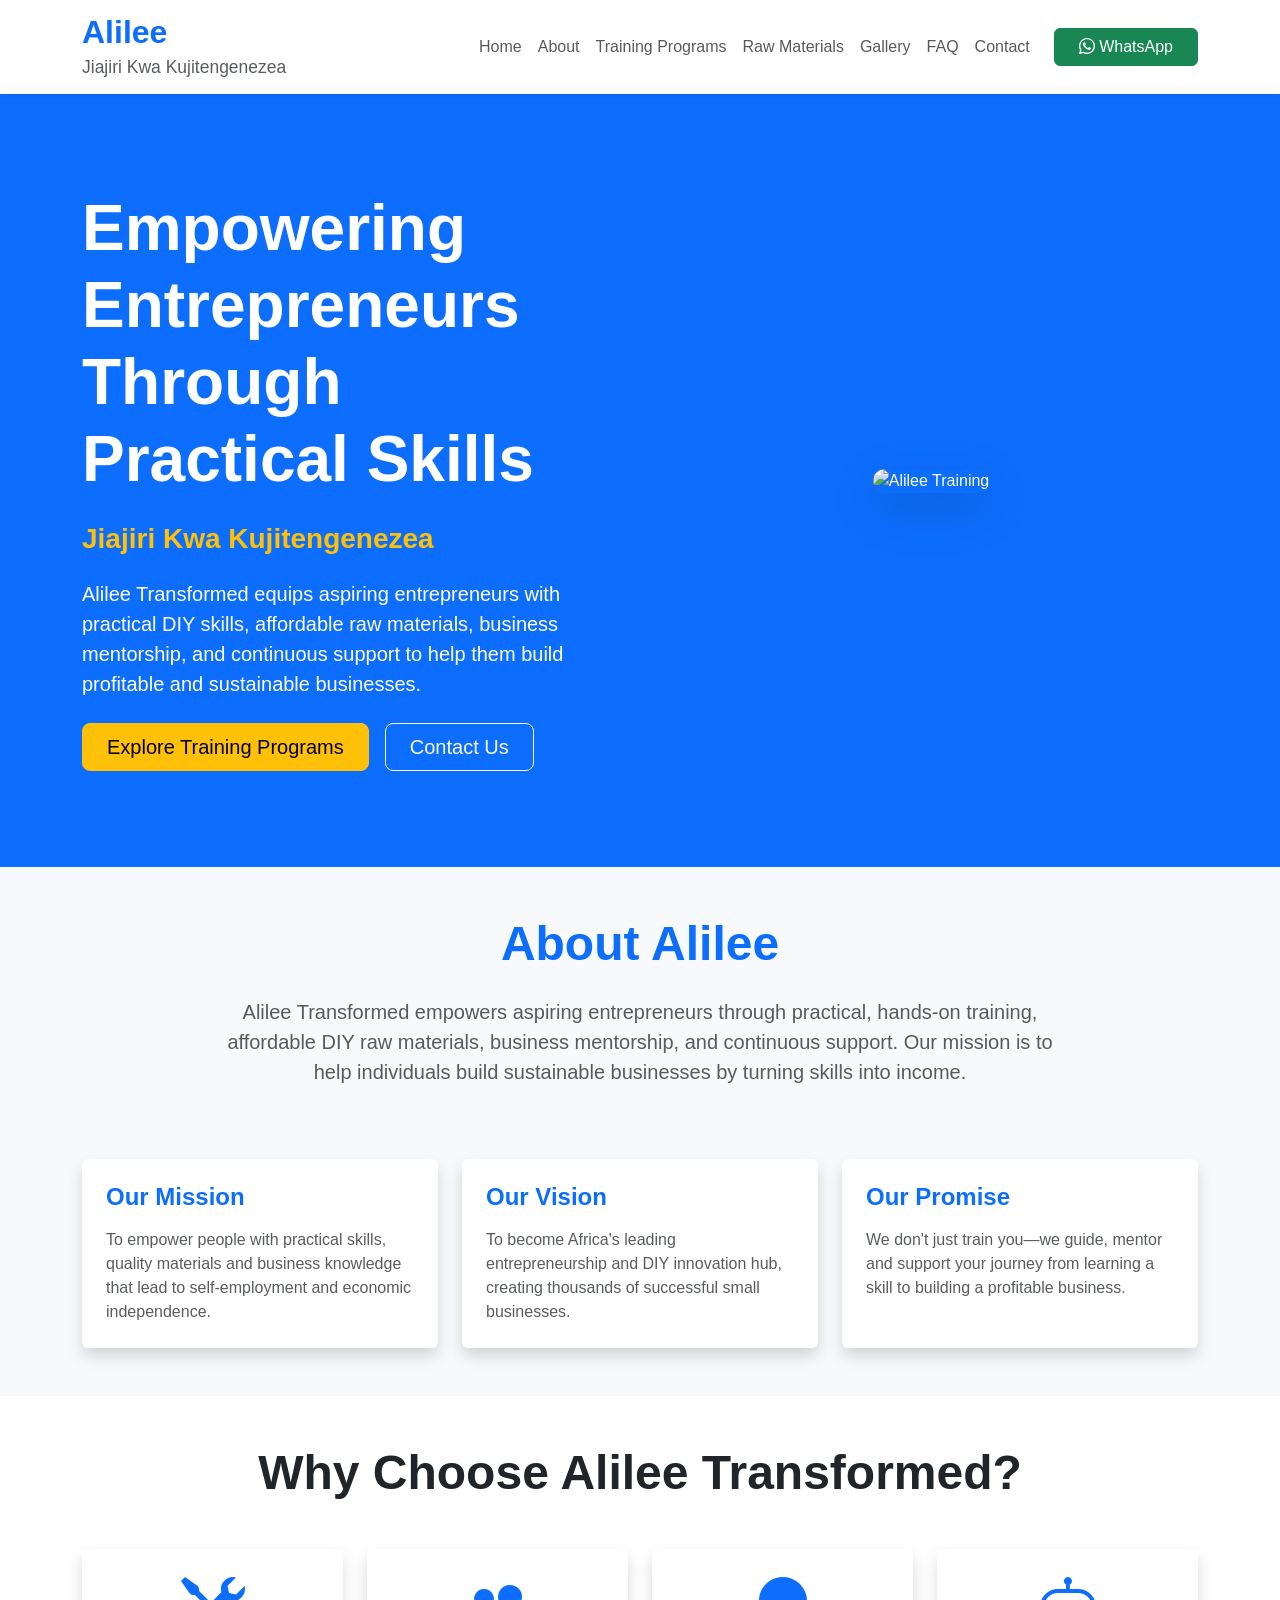
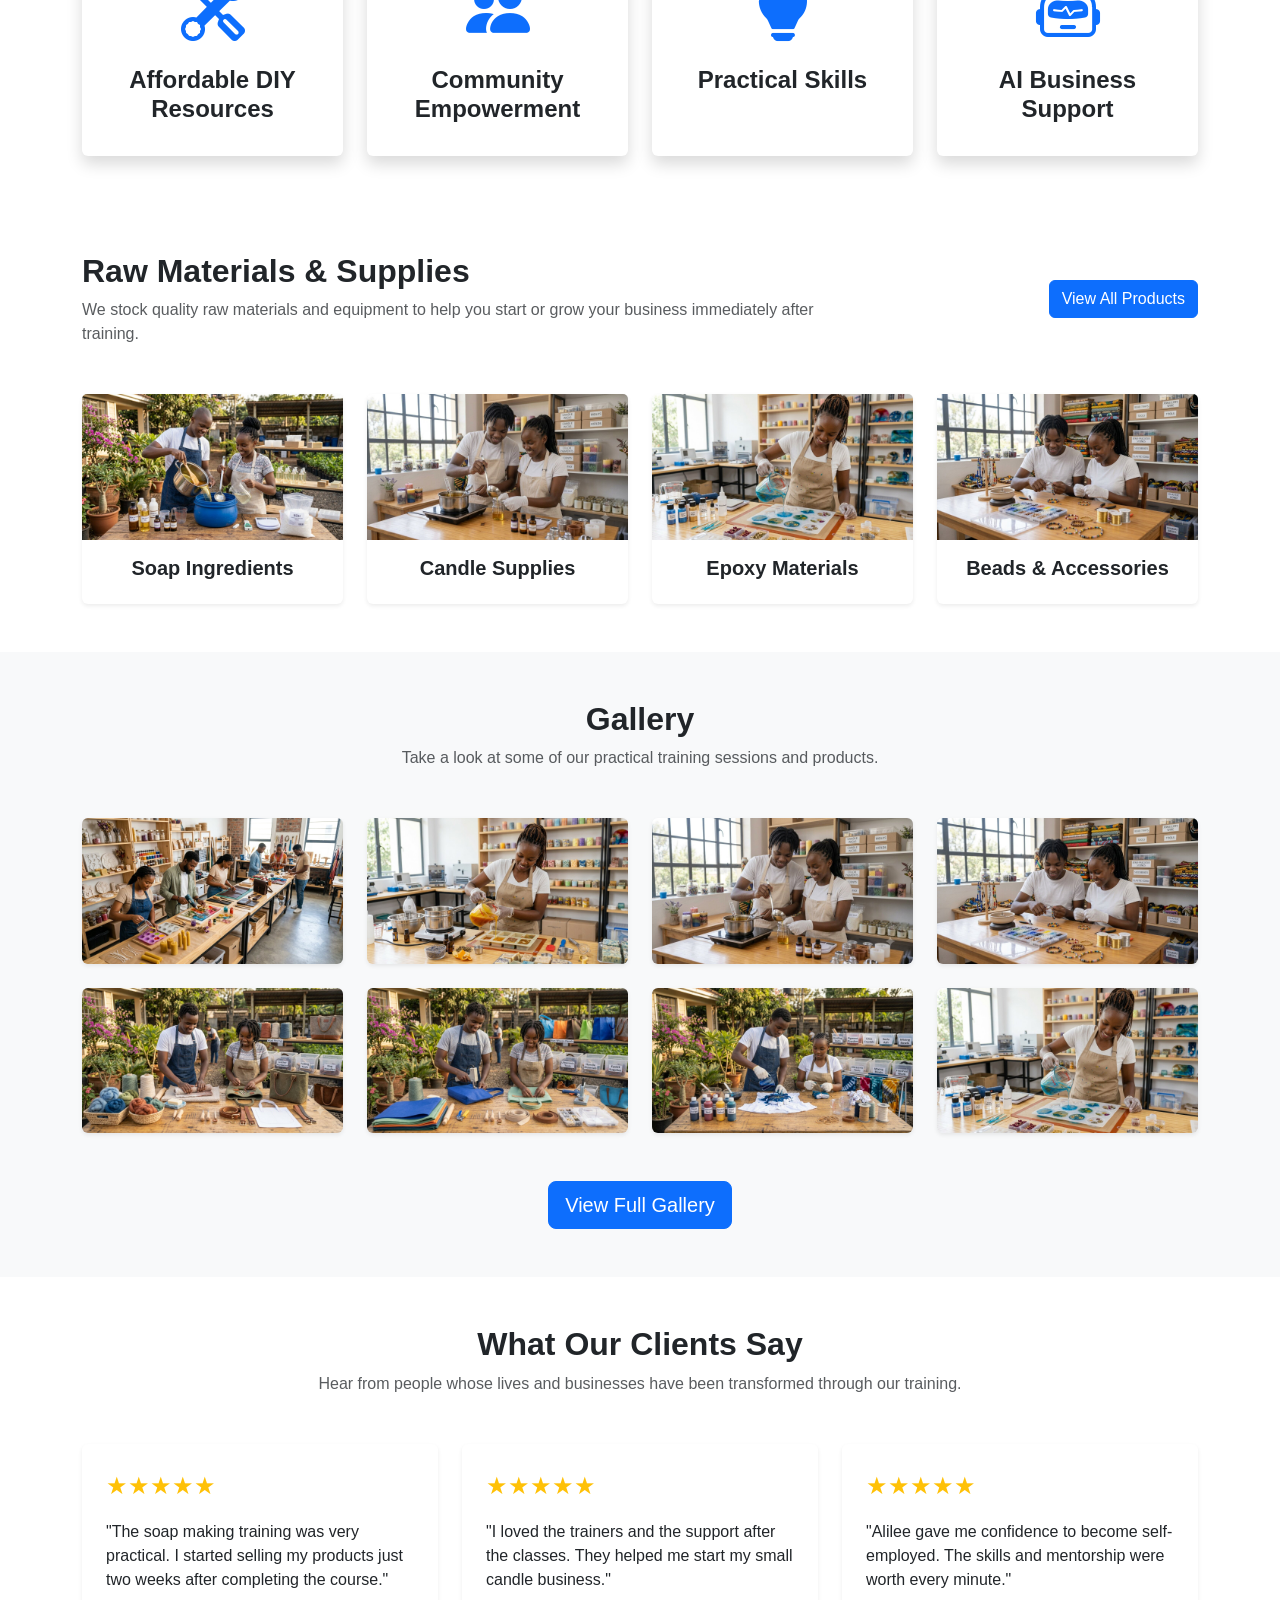
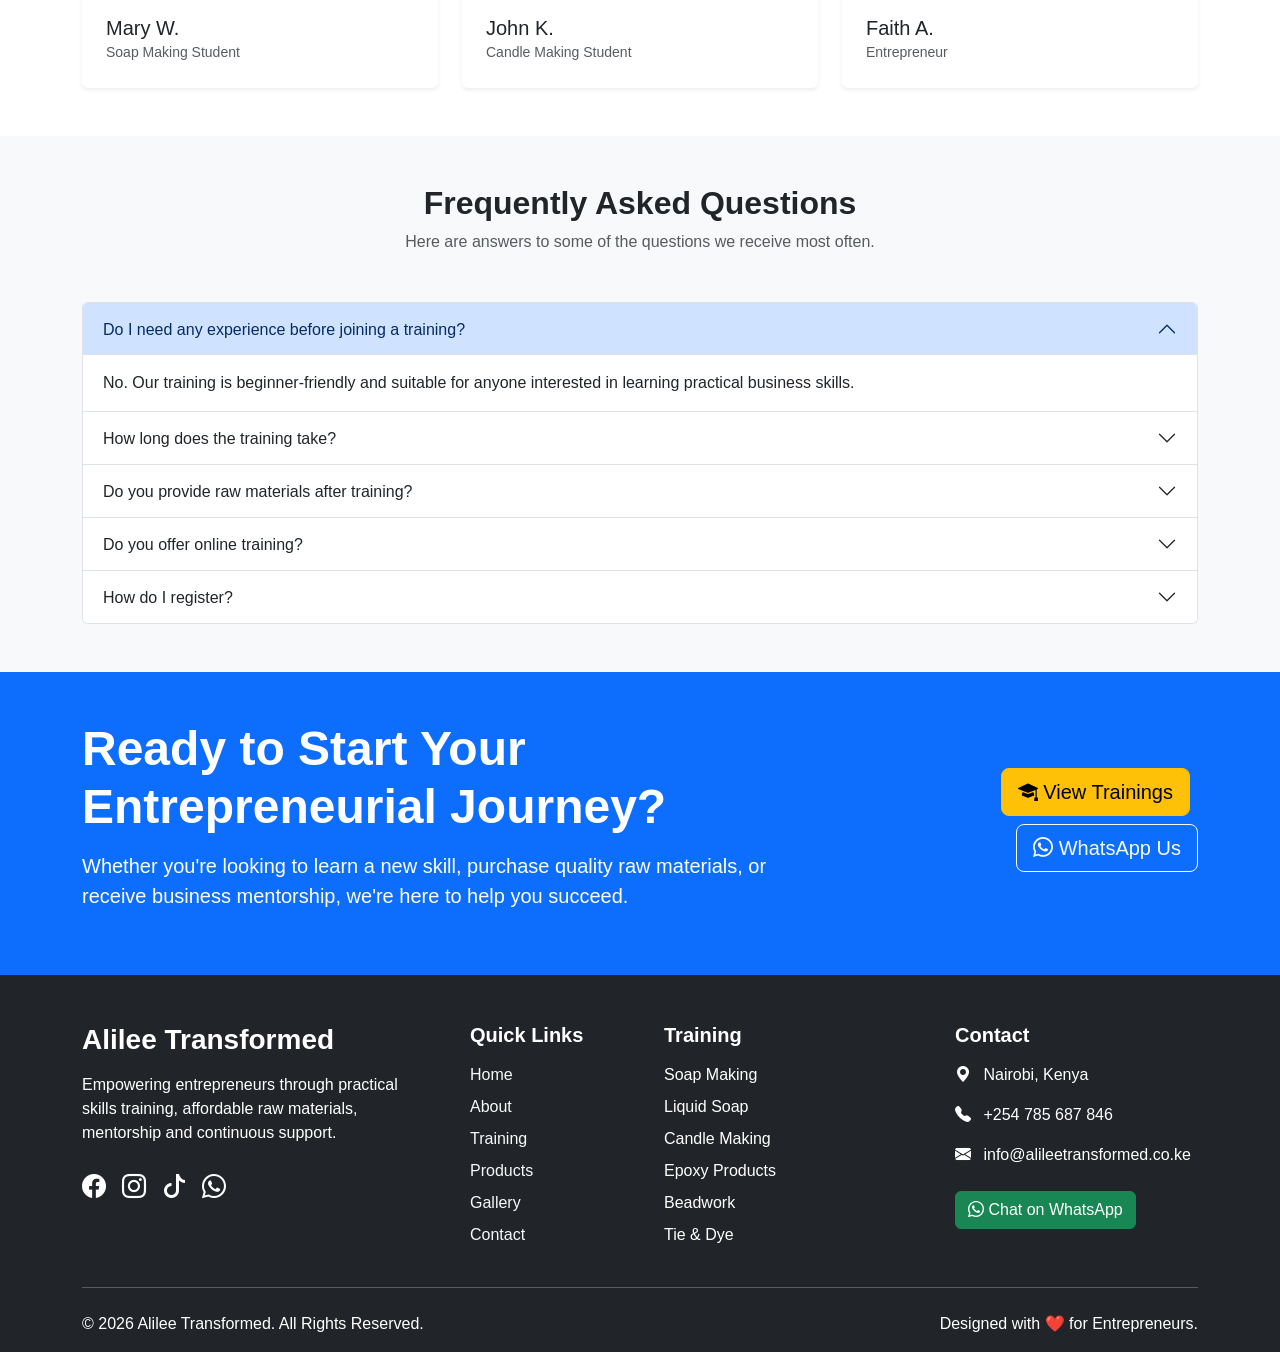
==== index.html @ 82fb8c8e "fine" ====
<!DOCTYPE html>
<html lang="en">

<head>
    <meta charset="UTF-8">
    <meta name="viewport" content="width=device-width, initial-scale=1.0">

    <title>Alilee Transformed</title>

    <!-- Bootstrap -->
    <link href="https://cdn.jsdelivr.net/npm/bootstrap@5.3.7/dist/css/bootstrap.min.css" rel="stylesheet">

    <!-- Bootstrap Icons -->
    <link href="https://cdn.jsdelivr.net/npm/bootstrap-icons@1.13.1/font/bootstrap-icons.css" rel="stylesheet">

    <!-- Custom CSS -->
    <link rel="stylesheet" href="css/style.css">
</head>

<body>

    <!-- Navbar goes here -->

        <nav class="navbar navbar-expand-lg navbar-light bg-white shadow-sm sticky-top">
        <div class="container">

            <a class="navbar-brand" href="#home">
                <h2 class="fw-bold text-primary mb-0">Alilee</h2>
                <small class="text-muted">Jiajiri Kwa Kujitengenezea</small>
            </a>

            <button class="navbar-toggler" type="button" data-bs-toggle="collapse" data-bs-target="#navbarNav">
                <span class="navbar-toggler-icon"></span>
            </button>

            <div class="collapse navbar-collapse justify-content-end" id="navbarNav">

                <ul class="navbar-nav align-items-lg-center">

                    <li class="nav-item">
                        <a class="nav-link" href="#home">Home</a>
                    </li>

                    <li class="nav-item">
                        <a class="nav-link" href="#about">About</a>
                    </li>

                   <li class="nav-item">
                        <a class="nav-link" href="training.html">Training Programs</a>
                    </li>

                    <li class="nav-item">
                        <a class="nav-link" href="#materials">Raw Materials</a>
                    </li>

                    <li class="nav-item">
                        <a class="nav-link" href="#gallery">Gallery</a>
                    </li>

                    <li class="nav-item">
                        <a class="nav-link" href="#faq">FAQ</a>
                    </li>

                    <li class="nav-item">
                        <a class="nav-link" href="#contact">Contact</a>
                    </li>

                    <li class="nav-item ms-lg-3 mt-3 mt-lg-0">
                        <a href="https://wa.me/254785687846"
                            target="_blank"
                            class="btn btn-success px-4">
                            <i class="bi bi-whatsapp"></i> WhatsApp
                        </a>
                    </li>

                </ul>

            </div>

        </div>
    </nav>

    <!-- Hero goes here -->
     <section id="home" class="bg-primary text-white py-5">
    <div class="container py-5">

        <div class="row align-items-center g-5">

            <div class="col-lg-6">

                <h1 class="display-3 fw-bold">
                    Empowering Entrepreneurs Through Practical Skills
                </h1>

                <h3 class="text-warning fw-bold mt-4">
                    Jiajiri Kwa Kujitengenezea
                </h3>

                <p class="lead mt-4">
                    Alilee Transformed equips aspiring entrepreneurs with practical DIY
                    skills, affordable raw materials, business mentorship, and continuous
                    support to help them build profitable and sustainable businesses.
                </p>

                <div class="d-flex flex-wrap gap-3 mt-4">

                    <a href="training.html"
                        class="btn btn-warning btn-lg px-4">
                        Explore Training Programs
                    </a>

                    <a href="https://wa.me/254785687846"
                        target="_blank"
                        class="btn btn-outline-light btn-lg px-4">
                        Contact Us
                    </a>

                </div>

            </div>

            <div class="col-lg-6 text-center">

                <img src="images/hero.jpg"
                    class="img-fluid rounded-4 shadow-lg"
                    alt="Alilee Training">

            </div>

        </div>

    </div>
</section>

    <!-- About goes here -->
     <section id="about" class="py-5 bg-light">
    <div class="container">

        <h2 class="display-5 fw-bold text-center text-primary">
            About Alilee
        </h2>

        <p class="lead text-center text-muted mt-4 mx-auto" style="max-width: 850px;">
            Alilee Transformed empowers aspiring entrepreneurs through practical,
            hands-on training, affordable DIY raw materials, business mentorship,
            and continuous support. Our mission is to help individuals build
            sustainable businesses by turning skills into income.
        </p>

        <div class="row g-4 mt-5">

            <div class="col-md-4">
                <div class="card h-100 shadow border-0">
                    <div class="card-body p-4">
                        <h3 class="h4 fw-bold text-primary mb-3">
                            Our Mission
                        </h3>

                        <p class="text-muted mb-0">
                            To empower people with practical skills, quality
                            materials and business knowledge that lead to
                            self-employment and economic independence.
                        </p>
                    </div>
                </div>
            </div>

            <div class="col-md-4">
                <div class="card h-100 shadow border-0">
                    <div class="card-body p-4">
                        <h3 class="h4 fw-bold text-primary mb-3">
                            Our Vision
                        </h3>

                        <p class="text-muted mb-0">
                            To become Africa's leading entrepreneurship and DIY
                            innovation hub, creating thousands of successful
                            small businesses.
                        </p>
                    </div>
                </div>
            </div>

            <div class="col-md-4">
                <div class="card h-100 shadow border-0">
                    <div class="card-body p-4">
                        <h3 class="h4 fw-bold text-primary mb-3">
                            Our Promise
                        </h3>

                        <p class="text-muted mb-0">
                            We don't just train you—we guide, mentor and support
                            your journey from learning a skill to building a
                            profitable business.
                        </p>
                    </div>
                </div>
            </div>

        </div>

    </div>
</section>

    <!--WHY CHOOSE -->
    <section id="why-us" class="py-5">
    <div class="container">

        <h2 class="display-5 fw-bold text-center mb-5">
            Why Choose Alilee Transformed?
        </h2>

        <div class="row g-4">

            <div class="col-md-6 col-lg-3">
                <div class="card border-0 shadow h-100 text-center p-4">
                    <div class="display-3 text-primary mb-3">
                        <i class="bi bi-tools"></i>
                    </div>

                    <h4 class="fw-bold">
                        Affordable DIY Resources
                    </h4>
                </div>
            </div>

            <div class="col-md-6 col-lg-3">
                <div class="card border-0 shadow h-100 text-center p-4">
                    <div class="display-3 text-primary mb-3">
                        <i class="bi bi-people-fill"></i>
                    </div>

                    <h4 class="fw-bold">
                        Community Empowerment
                    </h4>
                </div>
            </div>

            <div class="col-md-6 col-lg-3">
                <div class="card border-0 shadow h-100 text-center p-4">
                    <div class="display-3 text-primary mb-3">
                        <i class="bi bi-lightbulb-fill"></i>
                    </div>

                    <h4 class="fw-bold">
                        Practical Skills
                    </h4>
                </div>
            </div>

            <div class="col-md-6 col-lg-3">
                <div class="card border-0 shadow h-100 text-center p-4">
                    <div class="display-3 text-primary mb-3">
                        <i class="bi bi-robot"></i>
                    </div>

                    <h4 class="fw-bold">
                        AI Business Support
                    </h4>
                </div>
            </div>

        </div>

    </div>
</section>

    <!-- Raw materials preview -->
     <section class="py-5" id="materials">
    <div class="container">

        <div class="row align-items-center mb-5">
            <div class="col-lg-8">
                <h2 class="fw-bold">Raw Materials & Supplies</h2>
                <p class="text-muted mb-0">
                    We stock quality raw materials and equipment to help you start or grow your business immediately after training.
                </p>
            </div>

            <div class="col-lg-4 text-lg-end mt-3 mt-lg-0">
                <a href="materials.html" class="btn btn-primary">
                    View All Products
                </a>
            </div>
        </div>

        <div class="row g-4">

            <div class="col-md-6 col-lg-3">
                <div class="card border-0 shadow-sm h-100">
                    <img src="images/liquidsoap-making.jpg" class="card-img-top" alt="">
                    <div class="card-body text-center">
                        <h5 class="fw-bold">Soap Ingredients</h5>
                    </div>
                </div>
            </div>

            <div class="col-md-6 col-lg-3">
                <div class="card border-0 shadow-sm h-100">
                    <img src="images/candle-making.jpg" class="card-img-top" alt="">
                    <div class="card-body text-center">
                        <h5 class="fw-bold">Candle Supplies</h5>
                    </div>
                </div>
            </div>

            <div class="col-md-6 col-lg-3">
                <div class="card border-0 shadow-sm h-100">
                    <img src="images/epoxystuff-making.jpg" class="card-img-top" alt="">
                    <div class="card-body text-center">
                        <h5 class="fw-bold">Epoxy Materials</h5>
                    </div>
                </div>
            </div>

            <div class="col-md-6 col-lg-3">
                <div class="card border-0 shadow-sm h-100">
                    <img src="images/beads-making.jpg" class="card-img-top" alt="">
                    <div class="card-body text-center">
                        <h5 class="fw-bold">Beads & Accessories</h5>
                    </div>
                </div>
            </div>

        </div>

    </div>
</section>

    <!-- Gallery preview-->
     <section class="py-5 bg-light" id="gallery">
    <div class="container">

        <div class="text-center mb-5">
            <h2 class="fw-bold">Gallery</h2>
            <p class="text-muted">
                Take a look at some of our practical training sessions and products.
            </p>
        </div>

        <div class="row g-4">

            <div class="col-6 col-md-4 col-lg-3">
                <img src="images/training-room.jpg" class="img-fluid rounded shadow-sm" alt="">
            </div>

            <div class="col-6 col-md-4 col-lg-3">
                <img src="images/soap-making.jpg" class="img-fluid rounded shadow-sm" alt="">
            </div>

            <div class="col-6 col-md-4 col-lg-3">
                <img src="images/candle-making.jpg" class="img-fluid rounded shadow-sm" alt="">
            </div>

            <div class="col-6 col-md-4 col-lg-3">
                <img src="images/beads-making.jpg" class="img-fluid rounded shadow-sm" alt="">
            </div>

            <div class="col-6 col-md-4 col-lg-3">
                <img src="images/feltbag-making.jpg" class="img-fluid rounded shadow-sm" alt="">
            </div>

            <div class="col-6 col-md-4 col-lg-3">
                <img src="images/nonwovenbag-making.jpg" class="img-fluid rounded shadow-sm" alt="">
            </div>

            <div class="col-6 col-md-4 col-lg-3">
                <img src="images/tieanddye-making.jpg" class="img-fluid rounded shadow-sm" alt="">
            </div>

            <div class="col-6 col-md-4 col-lg-3">
                <img src="images/epoxystuff-making.jpg" class="img-fluid rounded shadow-sm" alt="">
            </div>

        </div>

        <div class="text-center mt-5">
            <a href="gallery.html" class="btn btn-primary btn-lg">
                View Full Gallery
            </a>
        </div>

    </div>
</section>
    <!-- testimonials-->
     <section class="py-5">
    <div class="container">

        <div class="text-center mb-5">
            <h2 class="fw-bold">What Our Clients Say</h2>
            <p class="text-muted">
                Hear from people whose lives and businesses have been transformed through our training.
            </p>
        </div>

        <div class="row g-4">

            <div class="col-lg-4">
                <div class="card border-0 shadow-sm h-100">
                    <div class="card-body p-4">
                        <div class="mb-3 text-warning fs-4">
                            ★★★★★
                        </div>

                        <p class="mb-4">
                            "The soap making training was very practical. I started selling my products just two weeks after completing the course."
                        </p>

                        <h5 class="mb-0">Mary W.</h5>
                        <small class="text-muted">Soap Making Student</small>
                    </div>
                </div>
            </div>

            <div class="col-lg-4">
                <div class="card border-0 shadow-sm h-100">
                    <div class="card-body p-4">
                        <div class="mb-3 text-warning fs-4">
                            ★★★★★
                        </div>

                        <p class="mb-4">
                            "I loved the trainers and the support after the classes. They helped me start my small candle business."
                        </p>

                        <h5 class="mb-0">John K.</h5>
                        <small class="text-muted">Candle Making Student</small>
                    </div>
                </div>
            </div>

            <div class="col-lg-4">
                <div class="card border-0 shadow-sm h-100">
                    <div class="card-body p-4">
                        <div class="mb-3 text-warning fs-4">
                            ★★★★★
                        </div>

                        <p class="mb-4">
                            "Alilee gave me confidence to become self-employed. The skills and mentorship were worth every minute."
                        </p>

                        <h5 class="mb-0">Faith A.</h5>
                        <small class="text-muted">Entrepreneur</small>
                    </div>
                </div>
            </div>

        </div>

    </div>
</section>


    <!-- FAQs -->
     <section class="py-5 bg-light" id="faq">
    <div class="container">

        <div class="text-center mb-5">
            <h2 class="fw-bold">Frequently Asked Questions</h2>
            <p class="text-muted">
                Here are answers to some of the questions we receive most often.
            </p>
        </div>

        <div class="accordion" id="faqAccordion">

            <div class="accordion-item">
                <h2 class="accordion-header">
                    <button class="accordion-button" type="button" data-bs-toggle="collapse" data-bs-target="#faq1">
                        Do I need any experience before joining a training?
                    </button>
                </h2>

                <div id="faq1" class="accordion-collapse collapse show" data-bs-parent="#faqAccordion">
                    <div class="accordion-body">
                        No. Our training is beginner-friendly and suitable for anyone interested in learning practical business skills.
                    </div>
                </div>
            </div>

            <div class="accordion-item">
                <h2 class="accordion-header">
                    <button class="accordion-button collapsed" type="button" data-bs-toggle="collapse" data-bs-target="#faq2">
                        How long does the training take?
                    </button>
                </h2>

                <div id="faq2" class="accordion-collapse collapse" data-bs-parent="#faqAccordion">
                    <div class="accordion-body">
                        Training duration depends on the course. Some are completed within a day while others may take several sessions.
                    </div>
                </div>
            </div>

            <div class="accordion-item">
                <h2 class="accordion-header">
                    <button class="accordion-button collapsed" type="button" data-bs-toggle="collapse" data-bs-target="#faq3">
                        Do you provide raw materials after training?
                    </button>
                </h2>

                <div id="faq3" class="accordion-collapse collapse" data-bs-parent="#faqAccordion">
                    <div class="accordion-body">
                        Yes. We stock quality raw materials and equipment to help you start production immediately after training.
                    </div>
                </div>
            </div>

            <div class="accordion-item">
                <h2 class="accordion-header">
                    <button class="accordion-button collapsed" type="button" data-bs-toggle="collapse" data-bs-target="#faq4">
                        Do you offer online training?
                    </button>
                </h2>

                <div id="faq4" class="accordion-collapse collapse" data-bs-parent="#faqAccordion">
                    <div class="accordion-body">
                        Yes. Depending on the course, we offer both physical and online training sessions.
                    </div>
                </div>
            </div>

            <div class="accordion-item">
                <h2 class="accordion-header">
                    <button class="accordion-button collapsed" type="button" data-bs-toggle="collapse" data-bs-target="#faq5">
                        How do I register?
                    </button>
                </h2>

                <div id="faq5" class="accordion-collapse collapse" data-bs-parent="#faqAccordion">
                    <div class="accordion-body">
                        Simply contact us via WhatsApp or phone and our team will guide you through the registration process.
                    </div>
                </div>
            </div>

        </div>

    </div>
</section>

    <!-- CTA and contact preview -->
     <section class="py-5 bg-primary text-white">
    <div class="container">

        <div class="row align-items-center">

            <div class="col-lg-8">
                <h2 class="display-5 fw-bold">
                    Ready to Start Your Entrepreneurial Journey?
                </h2>

                <p class="lead mt-3">
                    Whether you're looking to learn a new skill, purchase quality raw materials,
                    or receive business mentorship, we're here to help you succeed.
                </p>
            </div>

            <div class="col-lg-4 text-lg-end mt-4 mt-lg-0">

                <a href="training.html" class="btn btn-warning btn-lg me-2 mb-2">
                    <i class="bi bi-mortarboard-fill"></i>
                    View Trainings
                </a>

                <a href="https://wa.me/254785687846"
                    target="_blank"
                    class="btn btn-outline-light btn-lg mb-2">
                    <i class="bi bi-whatsapp"></i>
                    WhatsApp Us
                </a>

            </div>

        </div>

    </div>
</section>



    <!--Footer-->
    <footer class="bg-dark text-white pt-5 pb-3">

        <div class="container">

            <div class="row g-5">

                <div class="col-lg-4">

                    <h3 class="fw-bold">Alilee Transformed</h3>

                    <p class="mt-3">
                        Empowering entrepreneurs through practical skills training,
                        affordable raw materials, mentorship and continuous support.
                    </p>

                    <div class="d-flex gap-3 mt-4">

                        <a href="#" class="text-white fs-4">
                            <i class="bi bi-facebook"></i>
                        </a>

                        <a href="#" class="text-white fs-4">
                            <i class="bi bi-instagram"></i>
                        </a>

                        <a href="#" class="text-white fs-4">
                            <i class="bi bi-tiktok"></i>
                        </a>

                        <a href="https://wa.me/254785687846"
                            target="_blank"
                            class="text-white fs-4">
                            <i class="bi bi-whatsapp"></i>
                        </a>

                    </div>

                </div>

                <div class="col-lg-2">

                    <h5 class="fw-bold mb-3">Quick Links</h5>

                    <ul class="list-unstyled">

                        <li class="mb-2">
                            <a href="index.html" class="text-decoration-none text-light">Home</a>
                        </li>

                        <li class="mb-2">
                            <a href="about.html" class="text-decoration-none text-light">About</a>
                        </li>

                        <li class="mb-2">
                            <a href="training.html" class="text-decoration-none text-light">Training</a>
                        </li>

                        <li class="mb-2">
                            <a href="materials.html" class="text-decoration-none text-light">Products</a>
                        </li>

                        <li class="mb-2">
                            <a href="gallery.html" class="text-decoration-none text-light">Gallery</a>
                        </li>

                        <li>
                            <a href="contact.html" class="text-decoration-none text-light">Contact</a>
                        </li>

                    </ul>

                </div>

                <div class="col-lg-3">

                    <h5 class="fw-bold mb-3">Training</h5>

                    <ul class="list-unstyled">

                        <li class="mb-2">Soap Making</li>
                        <li class="mb-2">Liquid Soap</li>
                        <li class="mb-2">Candle Making</li>
                        <li class="mb-2">Epoxy Products</li>
                        <li class="mb-2">Beadwork</li>
                        <li class="mb-2">Tie & Dye</li>

                    </ul>

                </div>

                <div class="col-lg-3">

                    <h5 class="fw-bold mb-3">Contact</h5>

                    <p>
                        <i class="bi bi-geo-alt-fill me-2"></i>
                        Nairobi, Kenya
                    </p>

                    <p>
                        <i class="bi bi-telephone-fill me-2"></i>
                        +254 785 687 846
                    </p>

                    <p>
                        <i class="bi bi-envelope-fill me-2"></i>
                        info@alileetransformed.co.ke
                    </p>

                    <a href="https://wa.me/254785687846"
                        target="_blank"
                        class="btn btn-success mt-2">

                        <i class="bi bi-whatsapp"></i>
                        Chat on WhatsApp

                    </a>

                </div>

            </div>

            <hr class="my-4">

            <div class="row">

                <div class="col-md-6">
                    <p class="mb-0">
                        © 2026 Alilee Transformed. All Rights Reserved.
                    </p>
                </div>

                <div class="col-md-6 text-md-end">
                    <p class="mb-0">
                        Designed with ❤️ for Entrepreneurs.
                    </p>
                </div>

            </div>

        </div>

    </footer>

    <script src="https://cdn.jsdelivr.net/npm/bootstrap@5.3.7/dist/js/bootstrap.bundle.min.js"></script>
    <script src="js/script.js"></script>

</body>

</html>
---- css/style.css ----
body{
    font-family: Arial, Helvetica, sans-serif;
    scroll-behavior: smooth;
}

section{
    padding:80px 0;
}

.section-title{
    font-size:2.3rem;
    font-weight:bold;
    margin-bottom:20px;
}

img{
    max-width:100%;
}
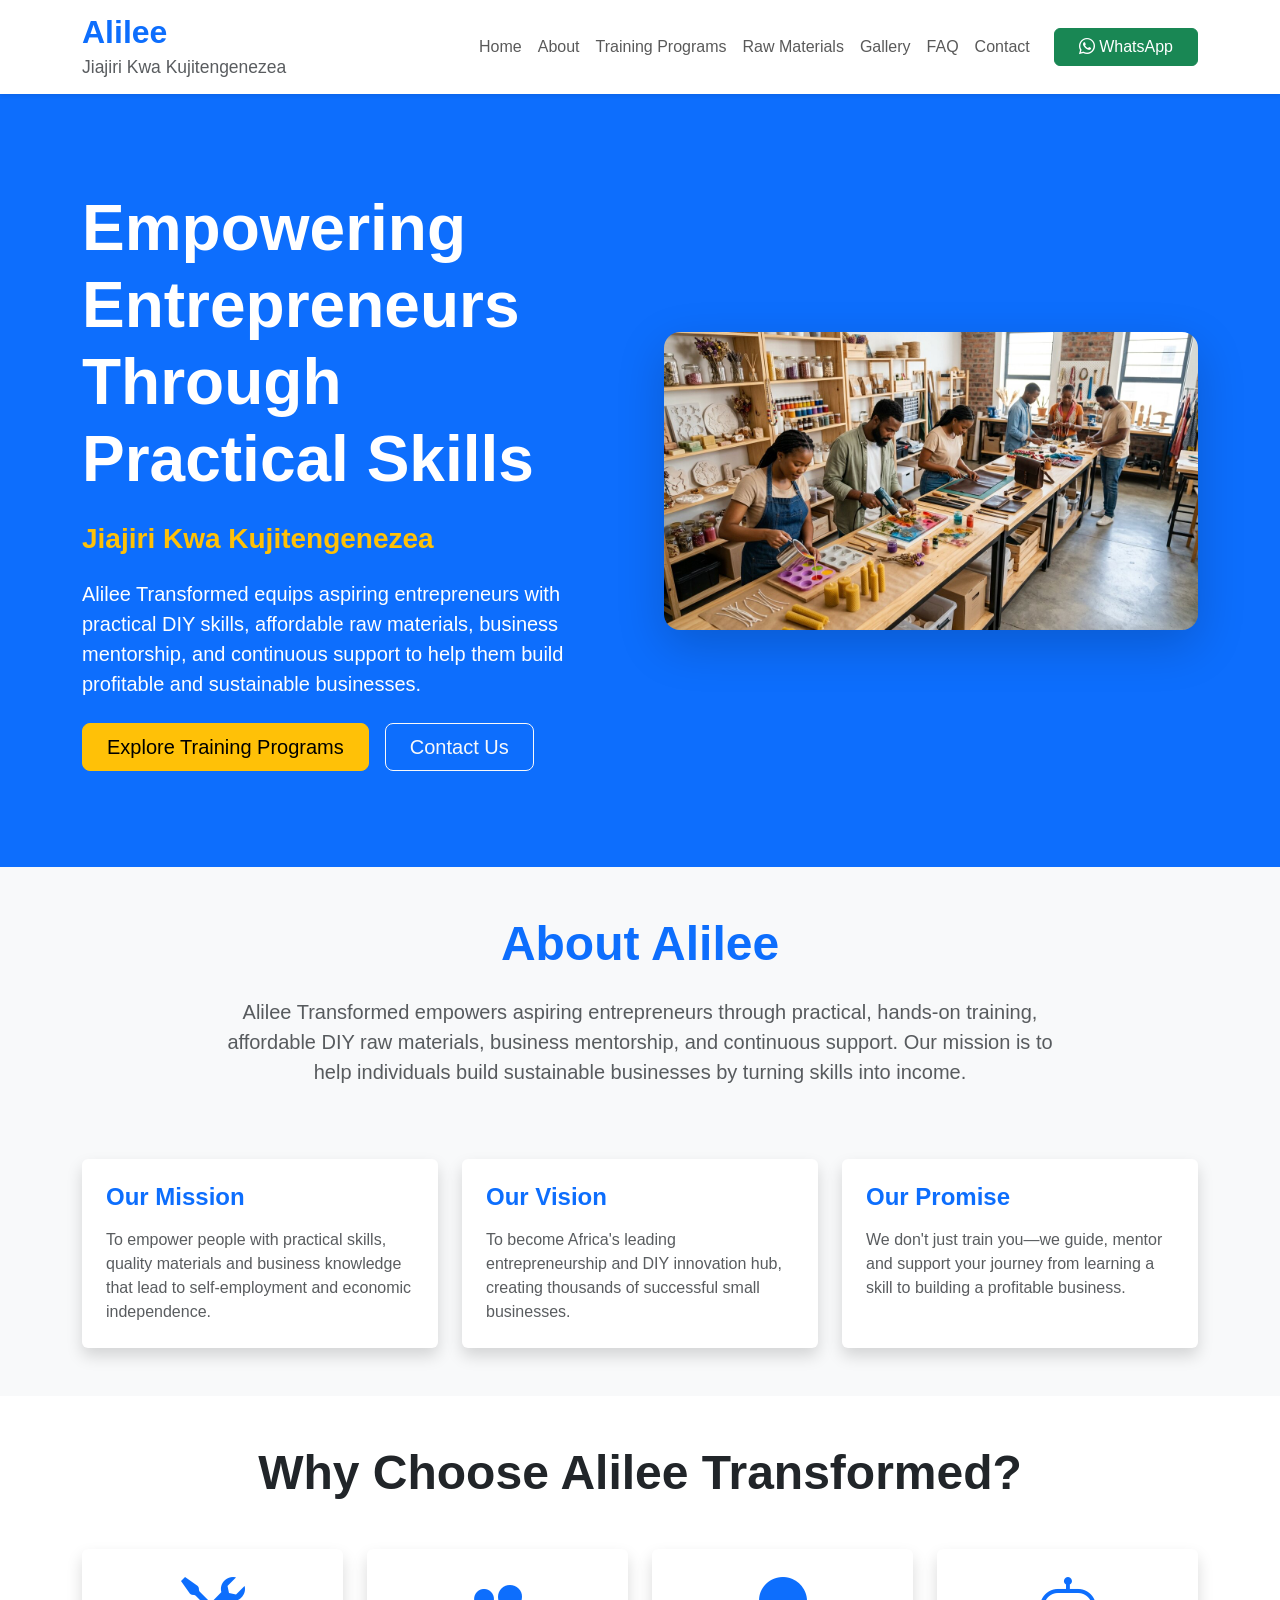
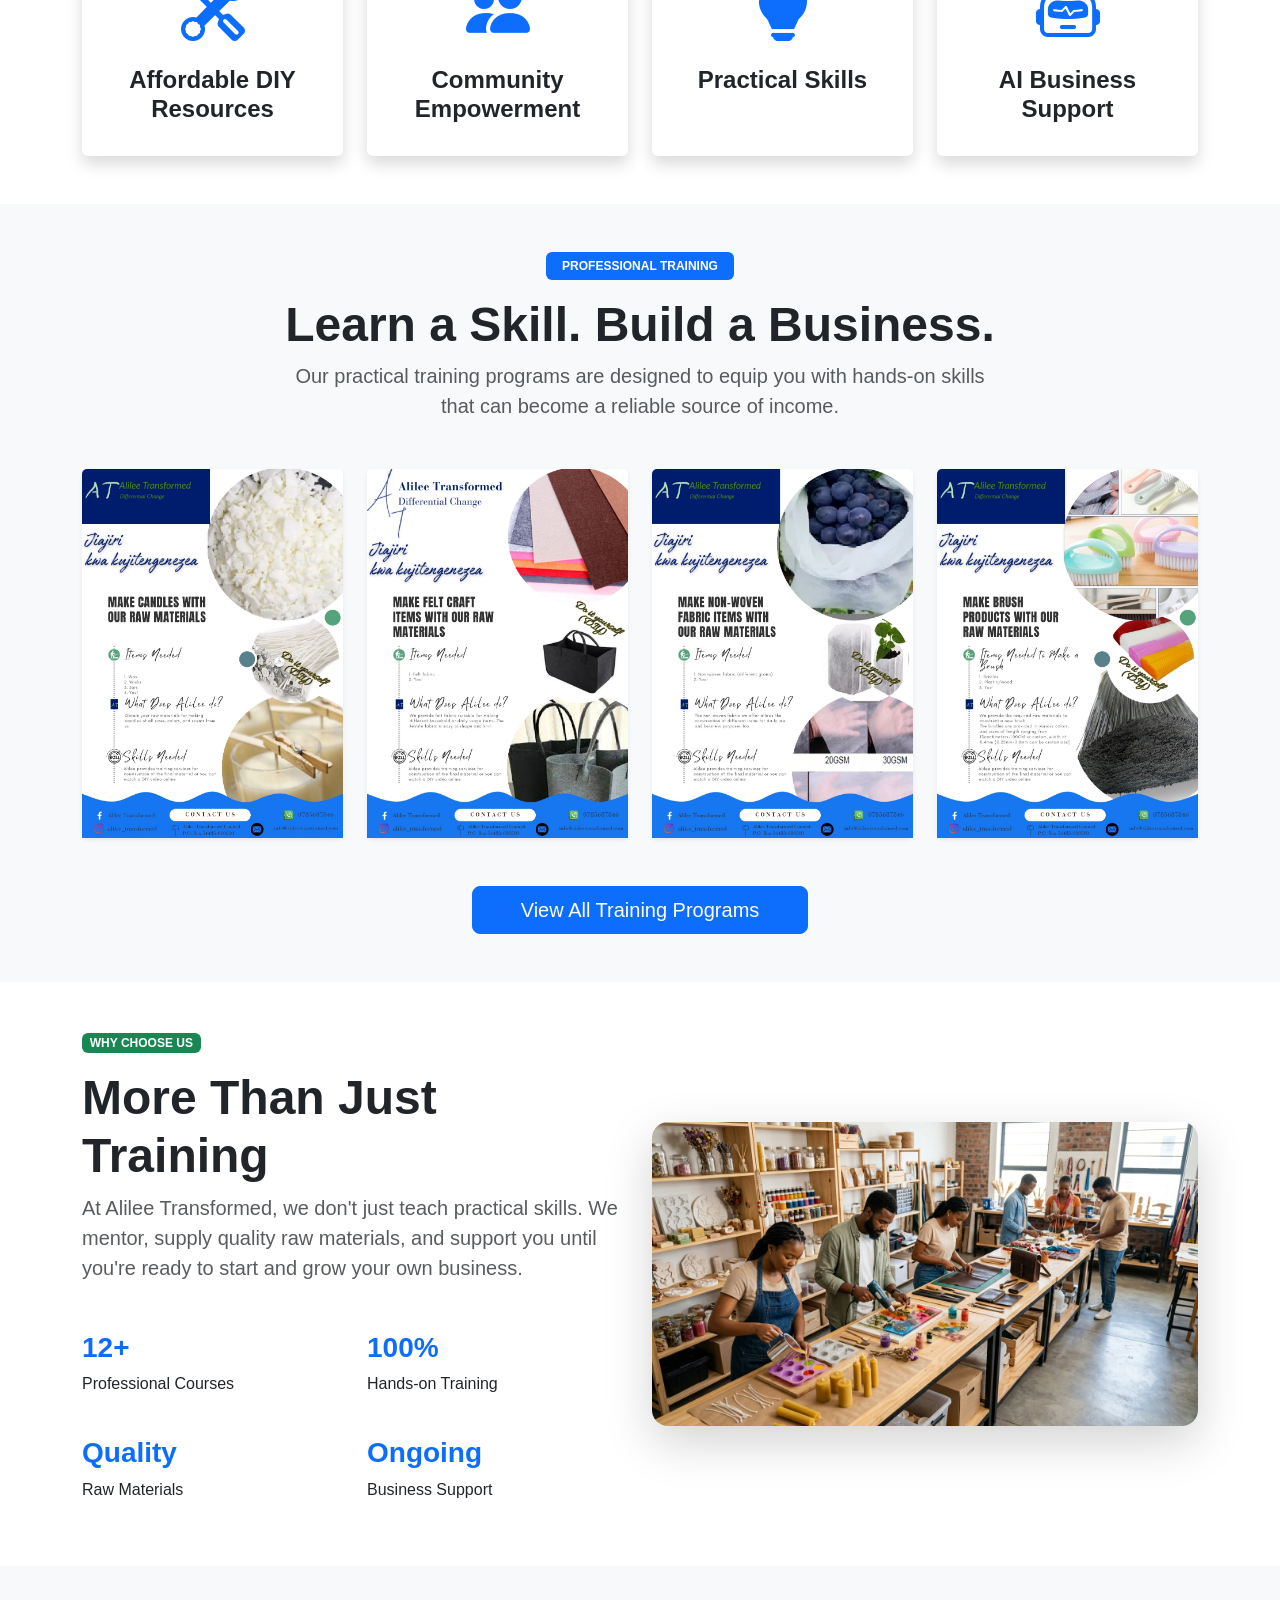
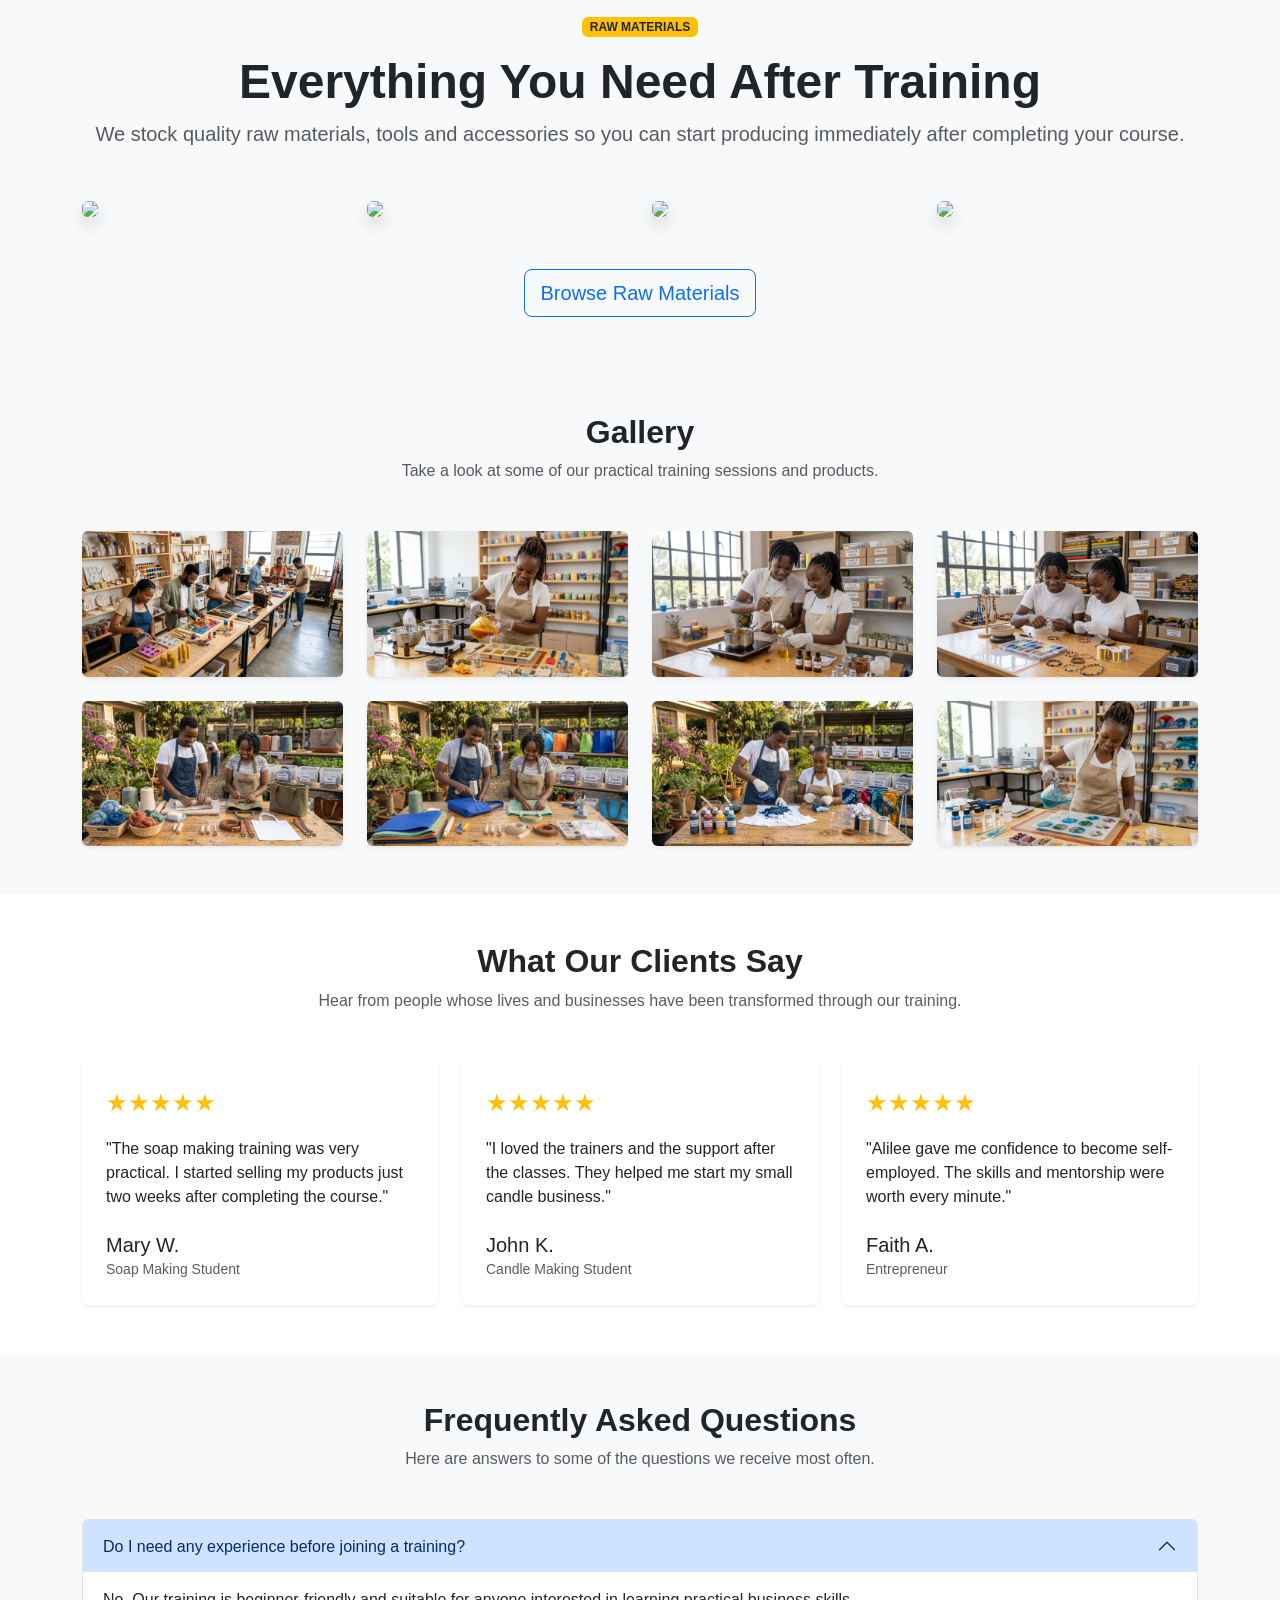
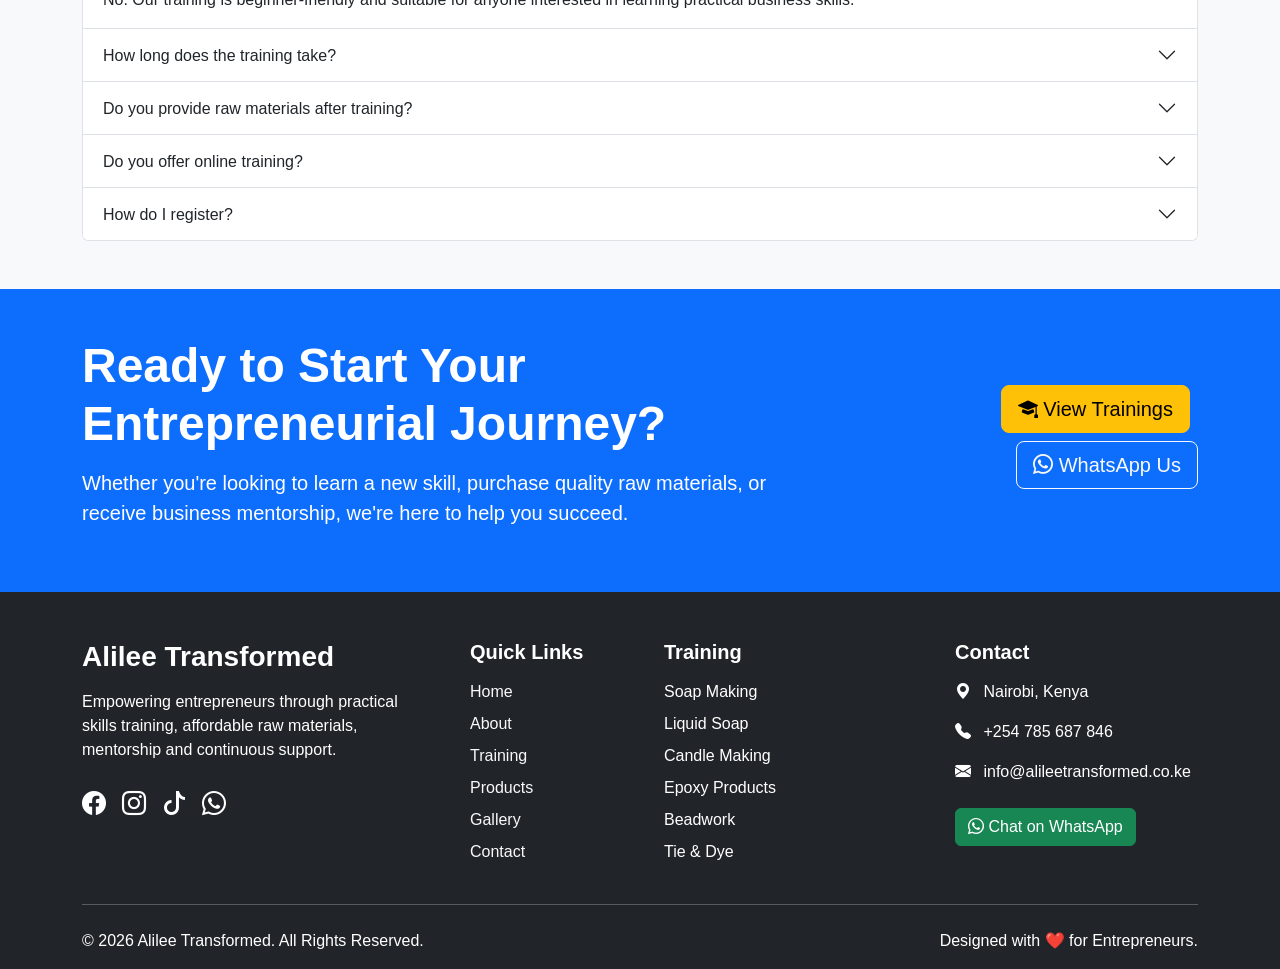
==== commit 0eabd794: "better" ====
--- a/index.html
+++ b/index.html
@@ -121,7 +121,7 @@
 
             <div class="col-lg-6 text-center">
 
-                <img src="images/hero.jpg"
+                <img src="images/training-room.jpg"
                     class="img-fluid rounded-4 shadow-lg"
                     alt="Alilee Training">
 
@@ -265,66 +265,196 @@
     </div>
 </section>
 
-    <!-- Raw materials preview -->
-     <section class="py-5" id="materials">
+ <section class="py-5 bg-light" id="training">
     <div class="container">
 
-        <div class="row align-items-center mb-5">
-            <div class="col-lg-8">
-                <h2 class="fw-bold">Raw Materials & Supplies</h2>
-                <p class="text-muted mb-0">
-                    We stock quality raw materials and equipment to help you start or grow your business immediately after training.
+        <div class="text-center mb-5">
+
+            <span class="badge bg-primary px-3 py-2 mb-3">
+                PROFESSIONAL TRAINING
+            </span>
+
+            <h2 class="display-5 fw-bold">
+                Learn a Skill. Build a Business.
+            </h2>
+
+            <p class="lead text-muted mx-auto" style="max-width:700px;">
+                Our practical training programs are designed to equip you with
+                hands-on skills that can become a reliable source of income.
+            </p>
+
+        </div>
+
+        <div class="row g-4">
+
+            <div class="col-md-6 col-lg-3">
+                <div class="card shadow-sm border-0 h-100">
+                    <img src="images/candles-flier.jpeg" class="card-img-top" alt="Candles Training">
+                </div>
+            </div>
+
+            <div class="col-md-6 col-lg-3">
+                <div class="card shadow-sm border-0 h-100">
+                    <img src="images/feltbag-flier.jpeg" class="card-img-top" alt="Felt Bag Training">
+                </div>
+            </div>
+
+            <div class="col-md-6 col-lg-3">
+                <div class="card shadow-sm border-0 h-100">
+                    <img src="images/non-woven-bag-flier.jpeg" class="card-img-top" alt="Nonwoven Bag Training">
+                </div>
+            </div>
+
+            <div class="col-md-6 col-lg-3">
+                <div class="card shadow-sm border-0 h-100">
+                    <img src="images/brushes-flier.jpeg" class="card-img-top" alt="Brushes Training">
+                </div>
+            </div>
+
+        </div>
+
+        <div class="text-center mt-5">
+
+            <a href="training.html" class="btn btn-primary btn-lg px-5">
+                View All Training Programs
+            </a>
+
+        </div>
+
+    </div>
+</section>
+
+<section class="py-5">
+
+    <div class="container">
+
+        <div class="row align-items-center">
+
+            <div class="col-lg-6">
+
+                <span class="badge bg-success mb-3">
+                    WHY CHOOSE US
+                </span>
+
+                <h2 class="display-5 fw-bold">
+                    More Than Just Training
+                </h2>
+
+                <p class="lead text-muted">
+
+                    At Alilee Transformed, we don't just teach practical skills.
+                    We mentor, supply quality raw materials, and support you
+                    until you're ready to start and grow your own business.
+
                 </p>
-            </div>
-
-            <div class="col-lg-4 text-lg-end mt-3 mt-lg-0">
-                <a href="materials.html" class="btn btn-primary">
-                    View All Products
-                </a>
-            </div>
+
+                <div class="row mt-5">
+
+                    <div class="col-6 mb-4">
+
+                        <h3 class="text-primary fw-bold">12+</h3>
+
+                        <p>Professional Courses</p>
+
+                    </div>
+
+                    <div class="col-6 mb-4">
+
+                        <h3 class="text-primary fw-bold">100%</h3>
+
+                        <p>Hands-on Training</p>
+
+                    </div>
+
+                    <div class="col-6">
+
+                        <h3 class="text-primary fw-bold">Quality</h3>
+
+                        <p>Raw Materials</p>
+
+                    </div>
+
+                    <div class="col-6">
+
+                        <h3 class="text-primary fw-bold">Ongoing</h3>
+
+                        <p>Business Support</p>
+
+                    </div>
+
+                </div>
+
+            </div>
+
+            <div class="col-lg-6">
+
+                <img src="images/training-room.jpg"
+                    class="img-fluid rounded-4 shadow-lg">
+
+            </div>
+
+        </div>
+
+    </div>
+
+</section>
+
+<section class="py-5 bg-light" id="materials">
+
+    <div class="container">
+
+        <div class="text-center mb-5">
+
+            <span class="badge bg-warning text-dark mb-3">
+                RAW MATERIALS
+            </span>
+
+            <h2 class="display-5 fw-bold">
+                Everything You Need After Training
+            </h2>
+
+            <p class="lead text-muted">
+
+                We stock quality raw materials, tools and accessories so you can
+                start producing immediately after completing your course.
+
+            </p>
+
         </div>
 
         <div class="row g-4">
 
             <div class="col-md-6 col-lg-3">
-                <div class="card border-0 shadow-sm h-100">
-                    <img src="images/liquidsoap-making.jpg" class="card-img-top" alt="">
-                    <div class="card-body text-center">
-                        <h5 class="fw-bold">Soap Ingredients</h5>
-                    </div>
-                </div>
-            </div>
-
-            <div class="col-md-6 col-lg-3">
-                <div class="card border-0 shadow-sm h-100">
-                    <img src="images/candle-making.jpg" class="card-img-top" alt="">
-                    <div class="card-body text-center">
-                        <h5 class="fw-bold">Candle Supplies</h5>
-                    </div>
-                </div>
-            </div>
-
-            <div class="col-md-6 col-lg-3">
-                <div class="card border-0 shadow-sm h-100">
-                    <img src="images/epoxystuff-making.jpg" class="card-img-top" alt="">
-                    <div class="card-body text-center">
-                        <h5 class="fw-bold">Epoxy Materials</h5>
-                    </div>
-                </div>
-            </div>
-
-            <div class="col-md-6 col-lg-3">
-                <div class="card border-0 shadow-sm h-100">
-                    <img src="images/beads-making.jpg" class="card-img-top" alt="">
-                    <div class="card-body text-center">
-                        <h5 class="fw-bold">Beads & Accessories</h5>
-                    </div>
-                </div>
-            </div>
-
-        </div>
-
-    </div>
+                <img src="images/casts-flier.jpg" class="img-fluid rounded shadow">
+            </div>
+
+            <div class="col-md-6 col-lg-3">
+                <img src="images/plaster-items-flier.jpg" class="img-fluid rounded shadow">
+            </div>
+
+            <div class="col-md-6 col-lg-3">
+                <img src="images/silicon-items-flier.jpg" class="img-fluid rounded shadow">
+            </div>
+
+            <div class="col-md-6 col-lg-3">
+                <img src="images/brushes-flier.jpg" class="img-fluid rounded shadow">
+            </div>
+
+        </div>
+
+        <div class="text-center mt-5">
+
+            <a href="materials.html"
+                class="btn btn-outline-primary btn-lg">
+
+                Browse Raw Materials
+
+            </a>
+
+        </div>
+
+    </div>
+
 </section>
 
     <!-- Gallery preview-->
@@ -372,12 +502,6 @@
                 <img src="images/epoxystuff-making.jpg" class="img-fluid rounded shadow-sm" alt="">
             </div>
 
-        </div>
-
-        <div class="text-center mt-5">
-            <a href="gallery.html" class="btn btn-primary btn-lg">
-                View Full Gallery
-            </a>
         </div>
 
     </div>
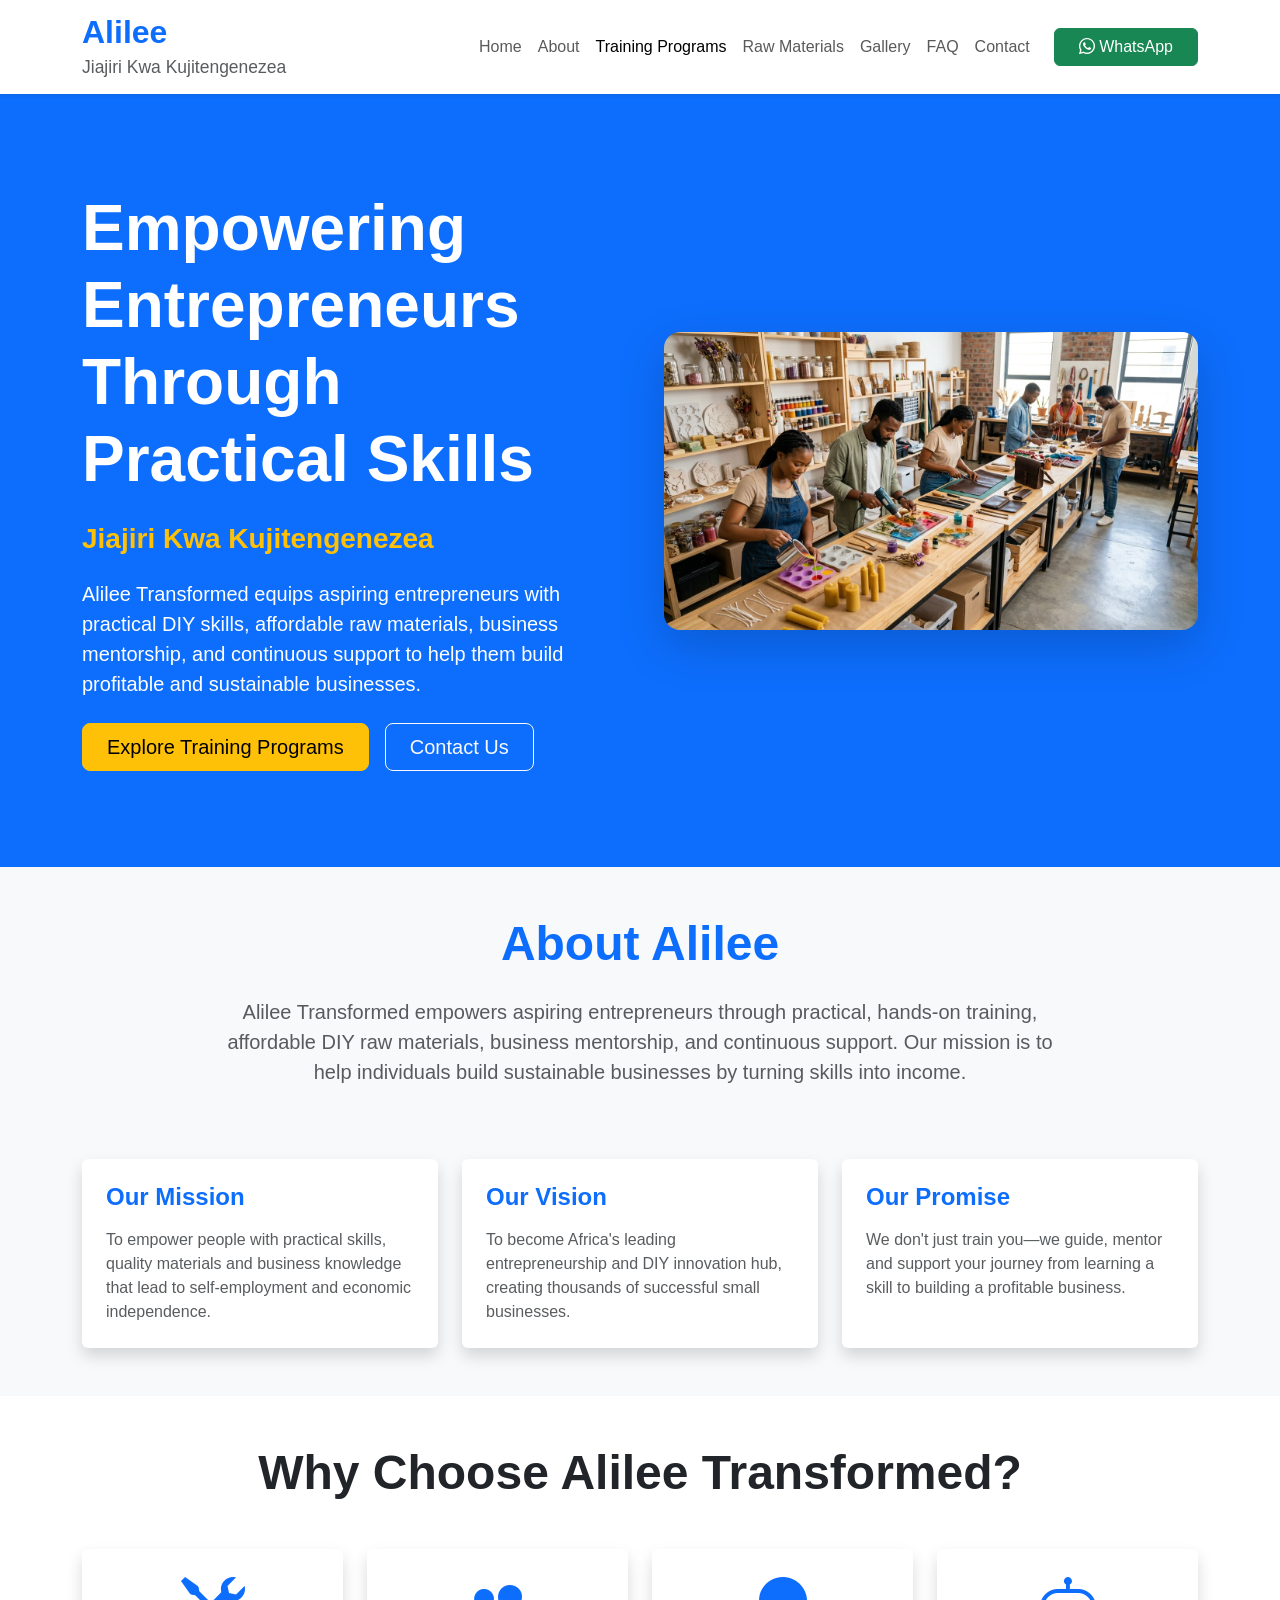
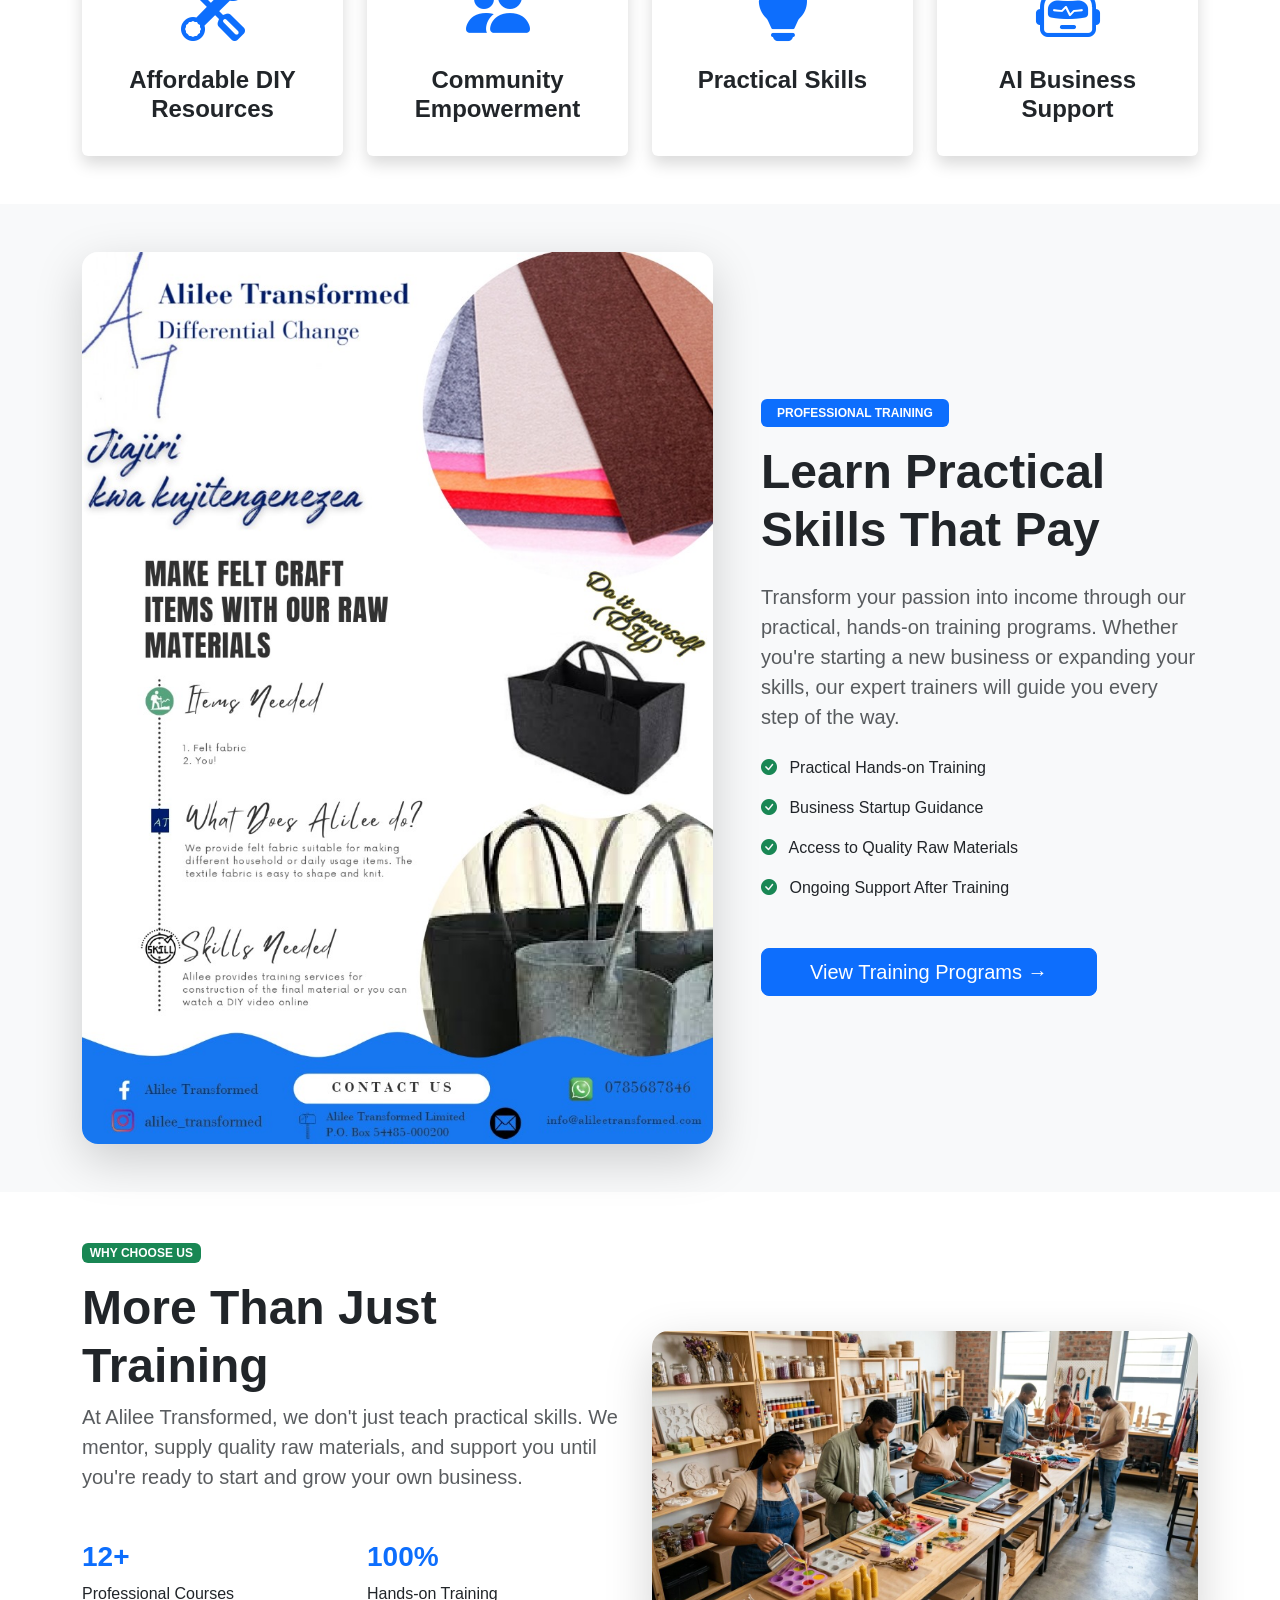
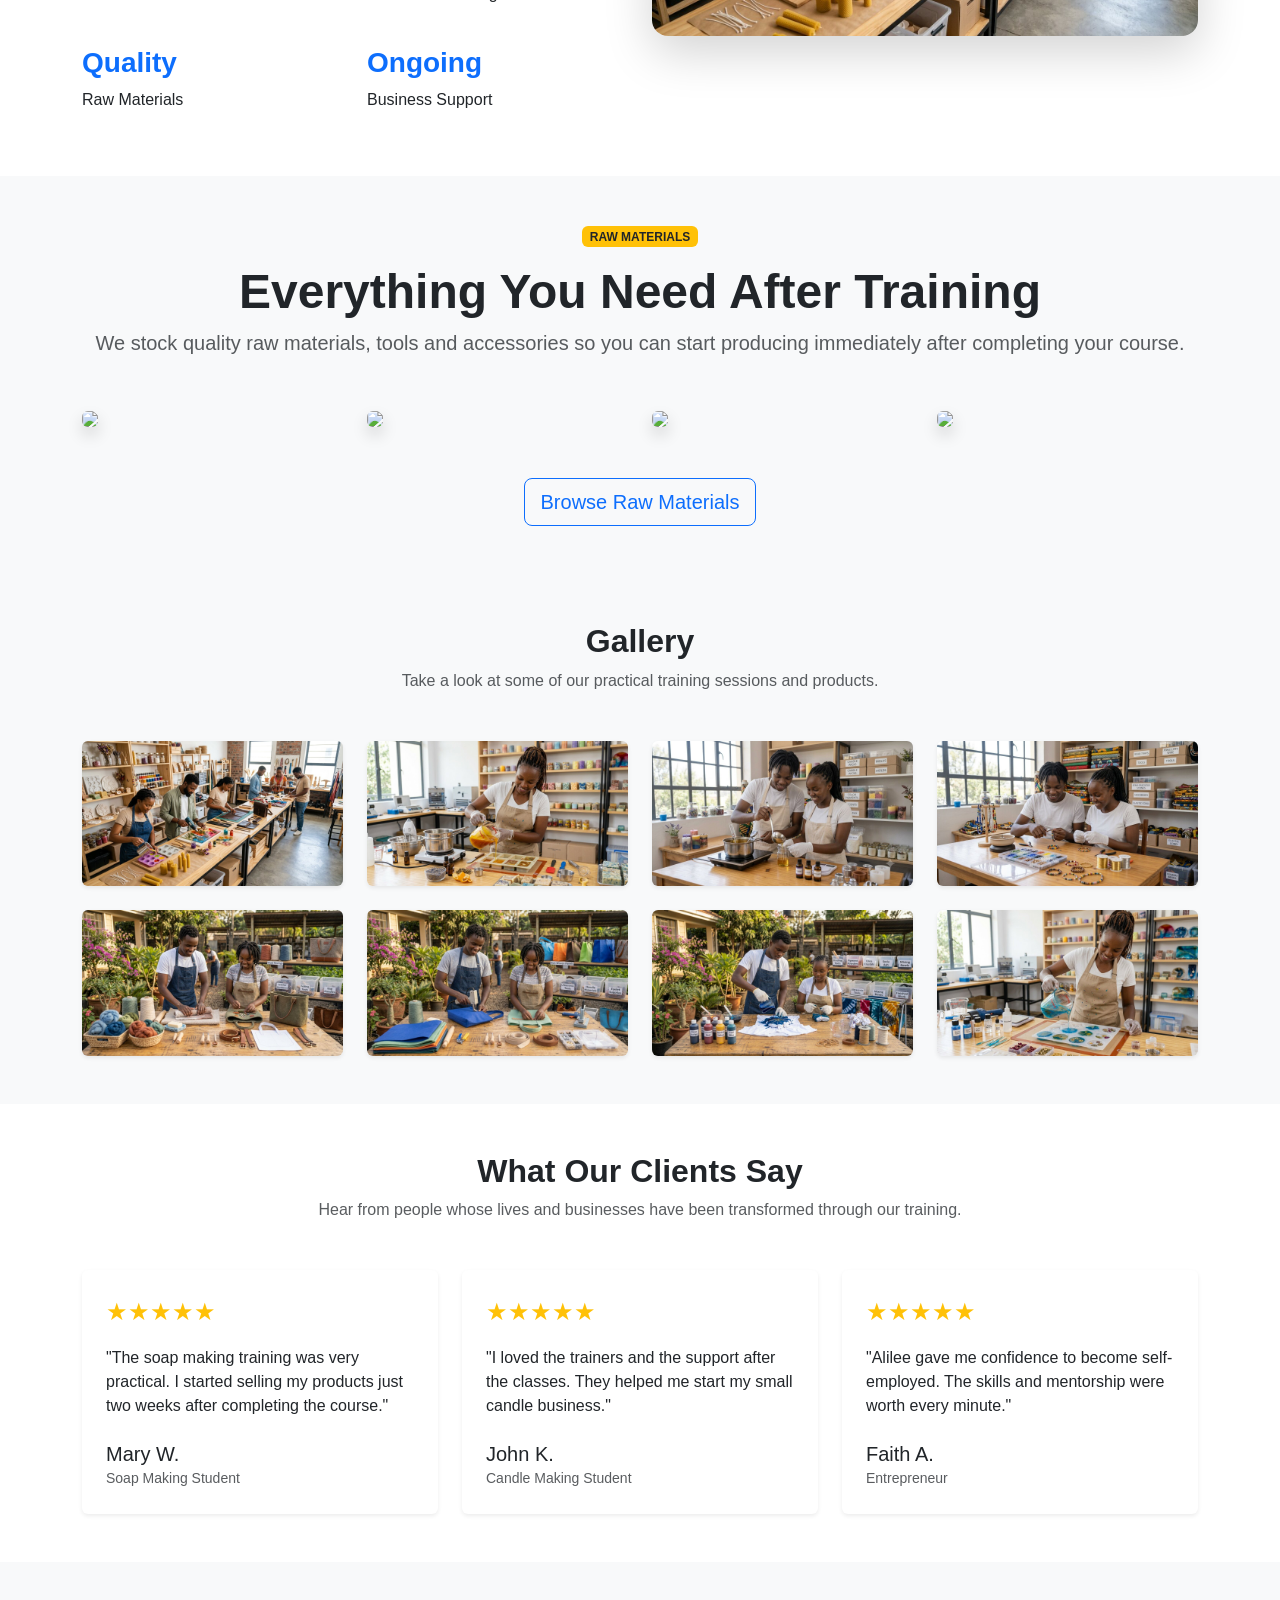
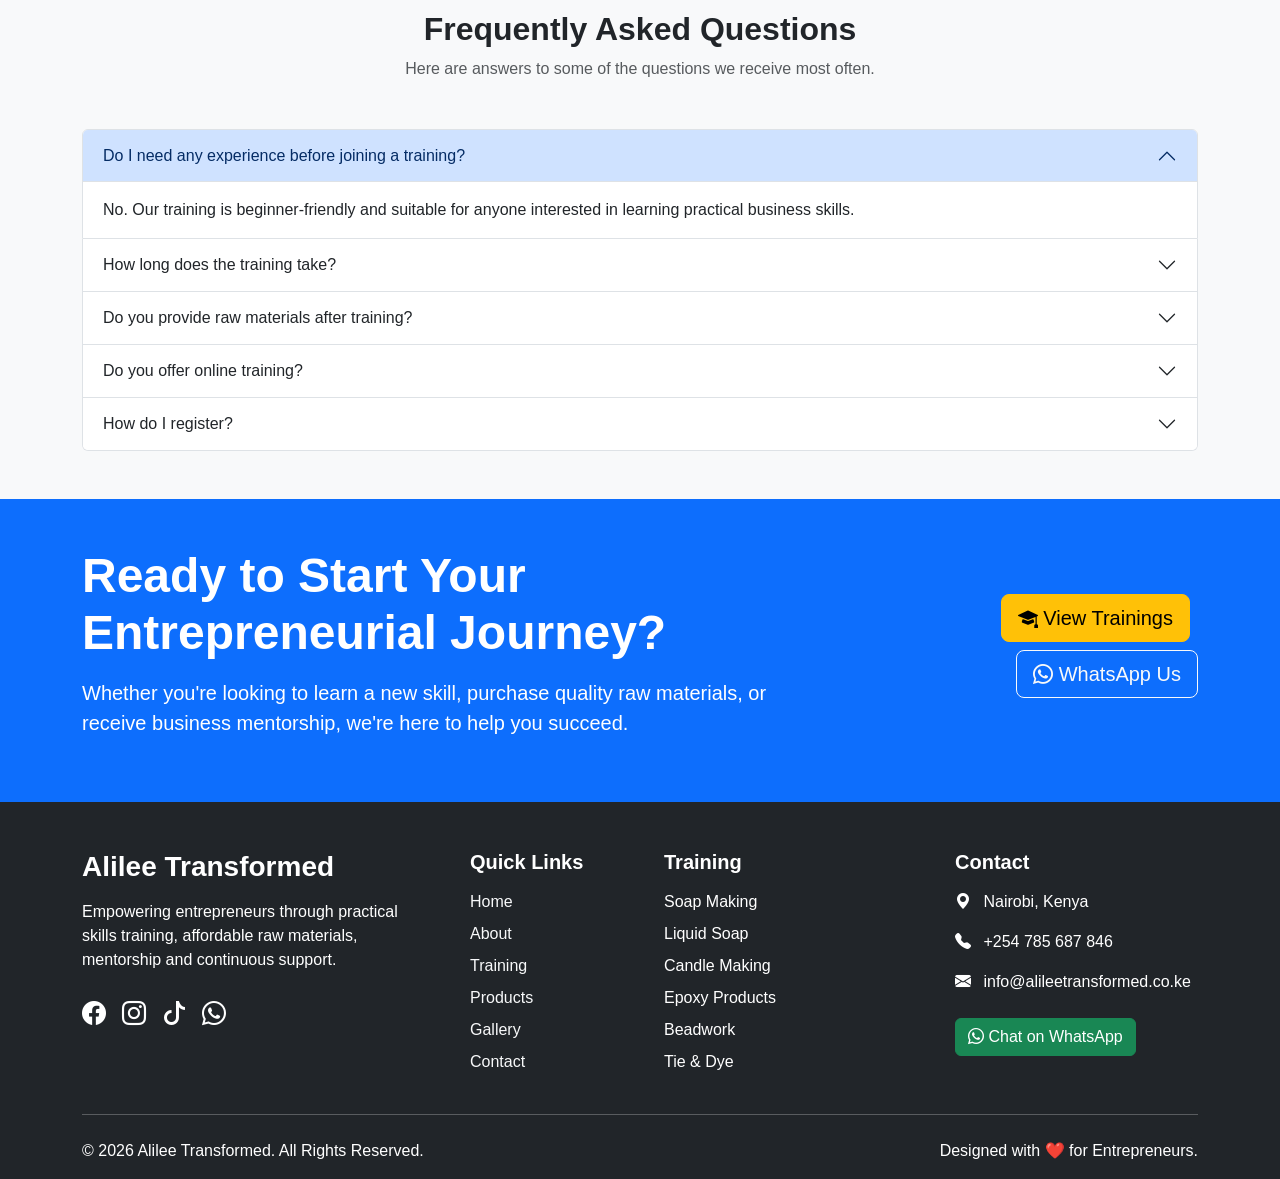
==== commit ad3ba9eb: "better" ====
--- a/index.html
+++ b/index.html
@@ -35,45 +35,45 @@
 
             <div class="collapse navbar-collapse justify-content-end" id="navbarNav">
 
-                <ul class="navbar-nav align-items-lg-center">
-
-                    <li class="nav-item">
-                        <a class="nav-link" href="#home">Home</a>
-                    </li>
-
-                    <li class="nav-item">
-                        <a class="nav-link" href="#about">About</a>
-                    </li>
-
-                   <li class="nav-item">
-                        <a class="nav-link" href="training.html">Training Programs</a>
-                    </li>
-
-                    <li class="nav-item">
-                        <a class="nav-link" href="#materials">Raw Materials</a>
-                    </li>
-
-                    <li class="nav-item">
-                        <a class="nav-link" href="#gallery">Gallery</a>
-                    </li>
-
-                    <li class="nav-item">
-                        <a class="nav-link" href="#faq">FAQ</a>
-                    </li>
-
-                    <li class="nav-item">
-                        <a class="nav-link" href="#contact">Contact</a>
-                    </li>
-
-                    <li class="nav-item ms-lg-3 mt-3 mt-lg-0">
-                        <a href="https://wa.me/254785687846"
-                            target="_blank"
-                            class="btn btn-success px-4">
-                            <i class="bi bi-whatsapp"></i> WhatsApp
-                        </a>
-                    </li>
-
-                </ul>
+<ul class="navbar-nav align-items-lg-center">
+
+    <li class="nav-item">
+        <a class="nav-link" href="index.html#home">Home</a>
+    </li>
+
+    <li class="nav-item">
+        <a class="nav-link" href="index.html#about">About</a>
+    </li>
+
+    <li class="nav-item">
+        <a class="nav-link active" href="training.html">Training Programs</a>
+    </li>
+
+    <li class="nav-item">
+        <a class="nav-link" href="rawmaterials.html">Raw Materials</a>
+    </li>
+
+    <li class="nav-item">
+        <a class="nav-link" href="index.html#gallery">Gallery</a>
+    </li>
+
+    <li class="nav-item">
+        <a class="nav-link" href="index.html#faq">FAQ</a>
+    </li>
+
+    <li class="nav-item">
+        <a class="nav-link" href="#contact">Contact</a>
+    </li>
+
+    <li class="nav-item ms-lg-3 mt-3 mt-lg-0">
+        <a href="https://wa.me/254785687846"
+            target="_blank"
+            class="btn btn-success px-4">
+            <i class="bi bi-whatsapp"></i> WhatsApp
+        </a>
+    </li>
+
+</ul>
 
             </div>
 
@@ -266,64 +266,84 @@
 </section>
 
  <section class="py-5 bg-light" id="training">
+
     <div class="container">
 
-        <div class="text-center mb-5">
-
-            <span class="badge bg-primary px-3 py-2 mb-3">
-                PROFESSIONAL TRAINING
-            </span>
-
-            <h2 class="display-5 fw-bold">
-                Learn a Skill. Build a Business.
-            </h2>
-
-            <p class="lead text-muted mx-auto" style="max-width:700px;">
-                Our practical training programs are designed to equip you with
-                hands-on skills that can become a reliable source of income.
-            </p>
-
-        </div>
-
-        <div class="row g-4">
-
-            <div class="col-md-6 col-lg-3">
-                <div class="card shadow-sm border-0 h-100">
-                    <img src="images/candles-flier.jpeg" class="card-img-top" alt="Candles Training">
-                </div>
-            </div>
-
-            <div class="col-md-6 col-lg-3">
-                <div class="card shadow-sm border-0 h-100">
-                    <img src="images/feltbag-flier.jpeg" class="card-img-top" alt="Felt Bag Training">
-                </div>
-            </div>
-
-            <div class="col-md-6 col-lg-3">
-                <div class="card shadow-sm border-0 h-100">
-                    <img src="images/non-woven-bag-flier.jpeg" class="card-img-top" alt="Nonwoven Bag Training">
-                </div>
-            </div>
-
-            <div class="col-md-6 col-lg-3">
-                <div class="card shadow-sm border-0 h-100">
-                    <img src="images/brushes-flier.jpeg" class="card-img-top" alt="Brushes Training">
-                </div>
-            </div>
-
-        </div>
-
-        <div class="text-center mt-5">
-
-            <a href="training.html" class="btn btn-primary btn-lg px-5">
-                View All Training Programs
-            </a>
-
-        </div>
-
-    </div>
-</section>
-
+        <div class="row align-items-center g-5">
+
+            <!-- Flyer -->
+            <div class="col-lg-7">
+
+                <img src="images/feltbag-flier.jpeg"
+                     class="img-fluid rounded-4 shadow-lg w-100"
+                     alt="Professional Training Flyer">
+
+            </div>
+
+            <!-- Content -->
+            <div class="col-lg-5">
+
+                <span class="badge bg-primary px-3 py-2 mb-3">
+                    PROFESSIONAL TRAINING
+                </span>
+
+                <h2 class="display-5 fw-bold">
+                    Learn Practical Skills That Pay
+                </h2>
+
+                <p class="lead text-muted mt-4">
+                    Transform your passion into income through our practical,
+                    hands-on training programs. Whether you're starting a new
+                    business or expanding your skills, our expert trainers will
+                    guide you every step of the way.
+                </p>
+
+                <div class="mt-4">
+
+                    <ul class="list-unstyled">
+
+                        <li class="mb-3">
+                            <i class="bi bi-check-circle-fill text-success me-2"></i>
+                            Practical Hands-on Training
+                        </li>
+
+                        <li class="mb-3">
+                            <i class="bi bi-check-circle-fill text-success me-2"></i>
+                            Business Startup Guidance
+                        </li>
+
+                        <li class="mb-3">
+                            <i class="bi bi-check-circle-fill text-success me-2"></i>
+                            Access to Quality Raw Materials
+                        </li>
+
+                        <li class="mb-3">
+                            <i class="bi bi-check-circle-fill text-success me-2"></i>
+                            Ongoing Support After Training
+                        </li>
+
+                    </ul>
+
+                </div>
+
+                <div class="mt-5">
+
+                    <a href="training.html"
+                       class="btn btn-primary btn-lg px-5">
+
+                        View Training Programs →
+
+                    </a>
+
+                </div>
+
+            </div>
+
+        </div>
+
+    </div>
+
+</section>
 <section class="py-5">
 
     <div class="container">
@@ -444,7 +464,7 @@
 
         <div class="text-center mt-5">
 
-            <a href="materials.html"
+            <a href="rawmaterials.html"
                 class="btn btn-outline-primary btn-lg">
 
                 Browse Raw Materials
@@ -705,7 +725,7 @@
 
 
     <!--Footer-->
-    <footer class="bg-dark text-white pt-5 pb-3">
+    <footer id="contact" class="bg-dark text-white pt-5 pb-3">
 
         <div class="container">
 
@@ -763,7 +783,7 @@
                         </li>
 
                         <li class="mb-2">
-                            <a href="materials.html" class="text-decoration-none text-light">Products</a>
+                            <a href="rawmaterials.html" class="text-decoration-none text-light">Products</a>
                         </li>
 
                         <li class="mb-2">
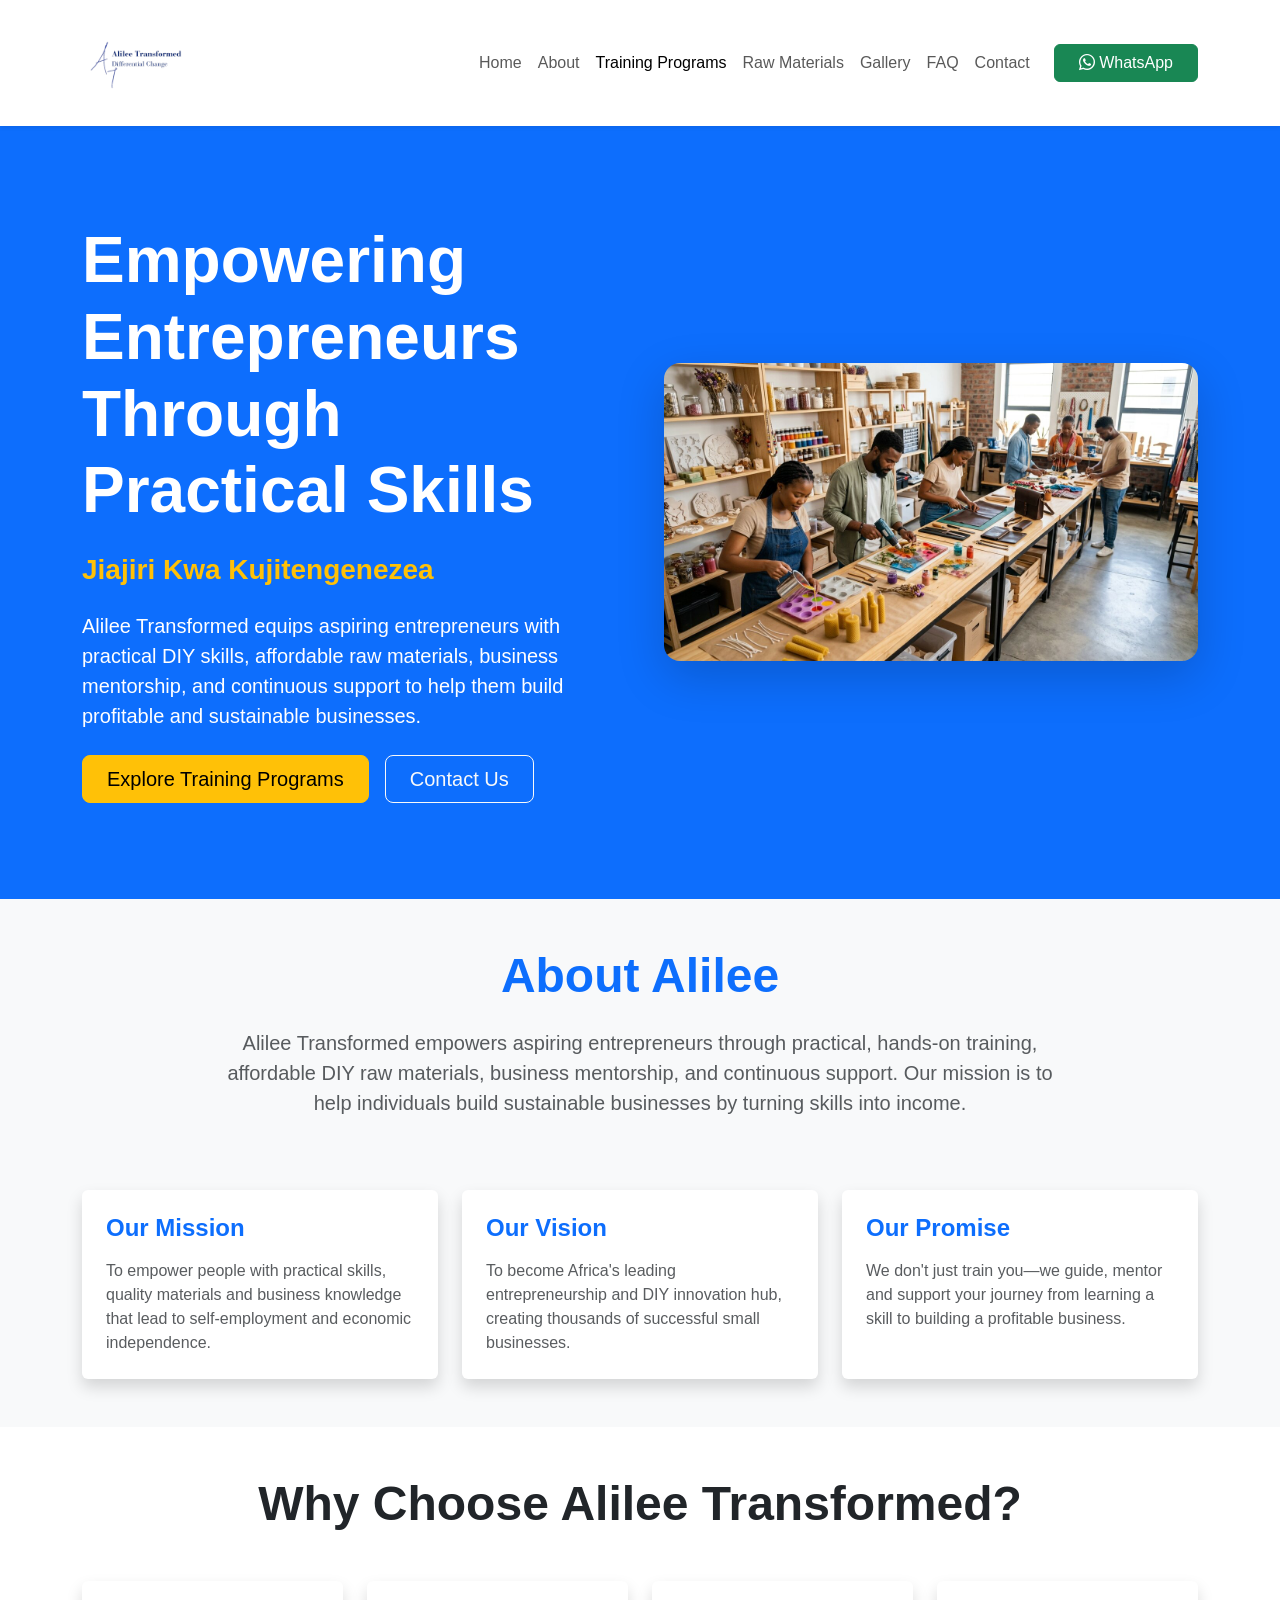
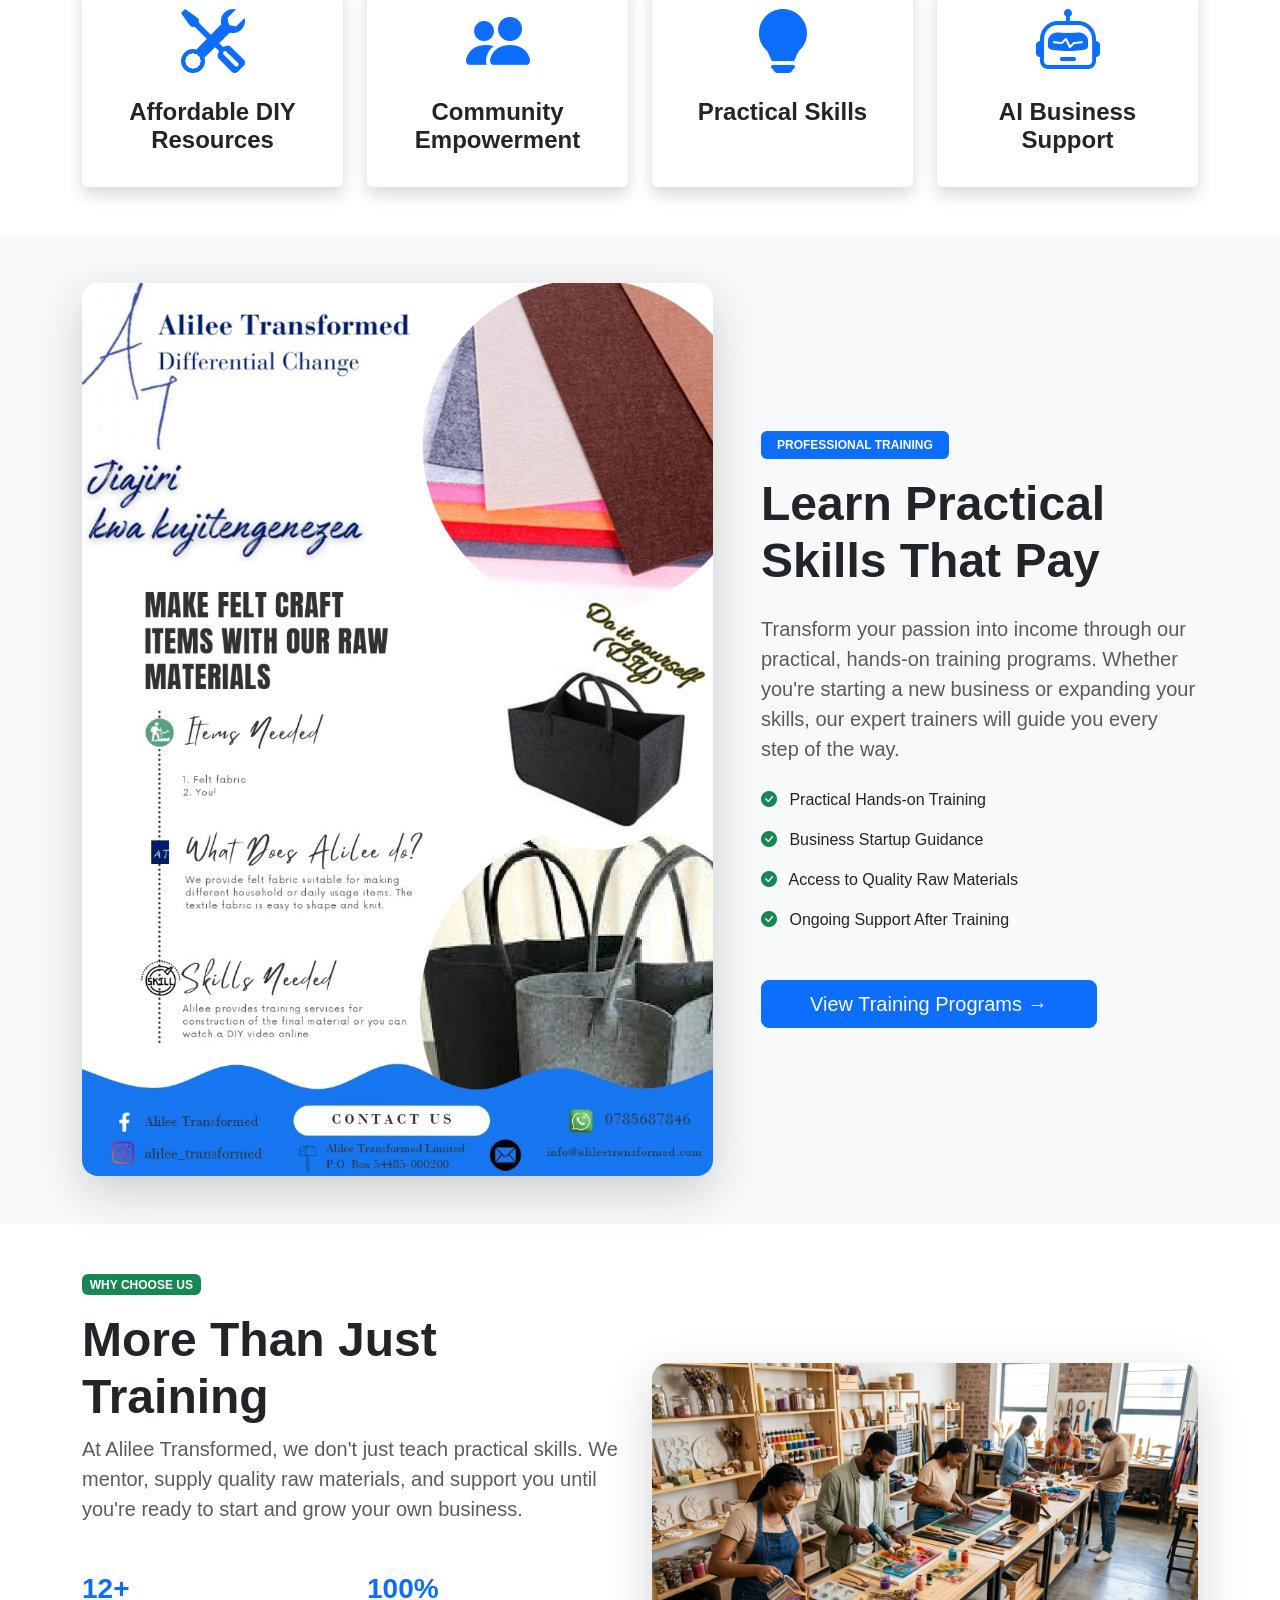
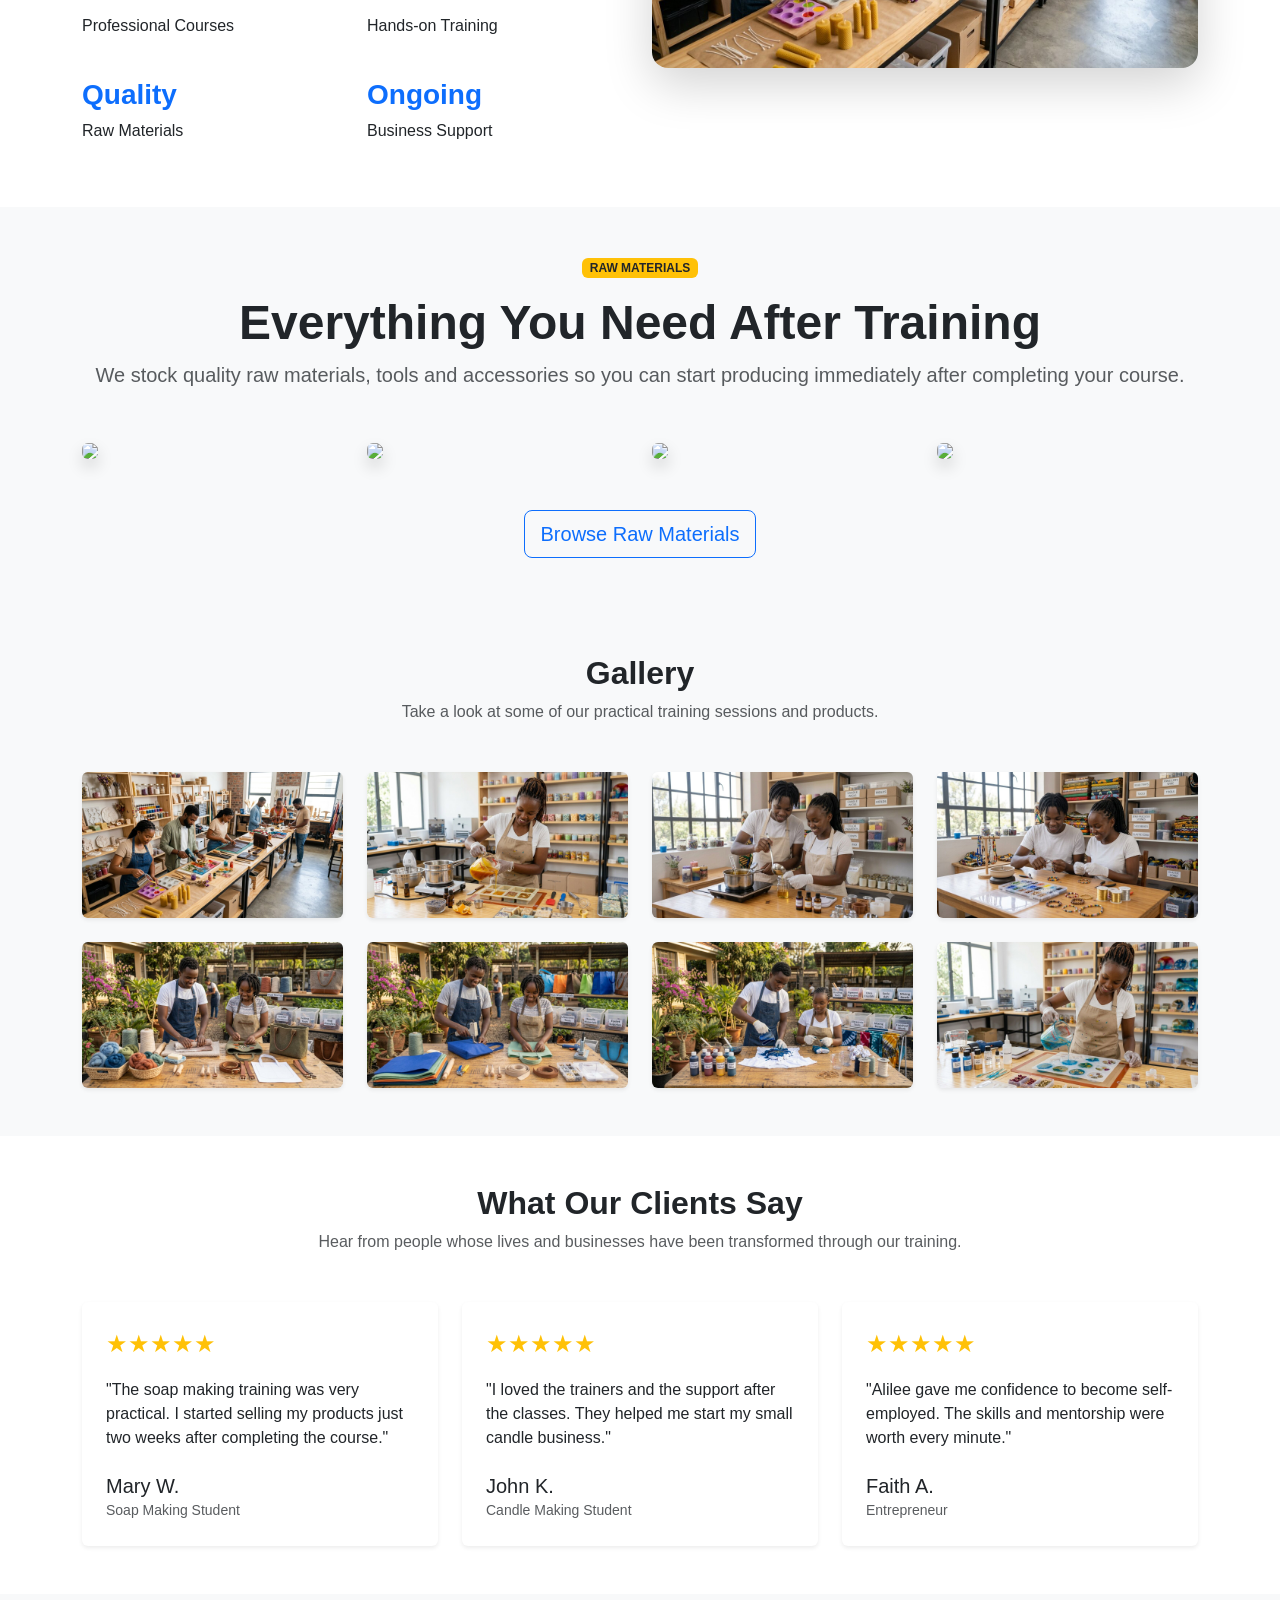
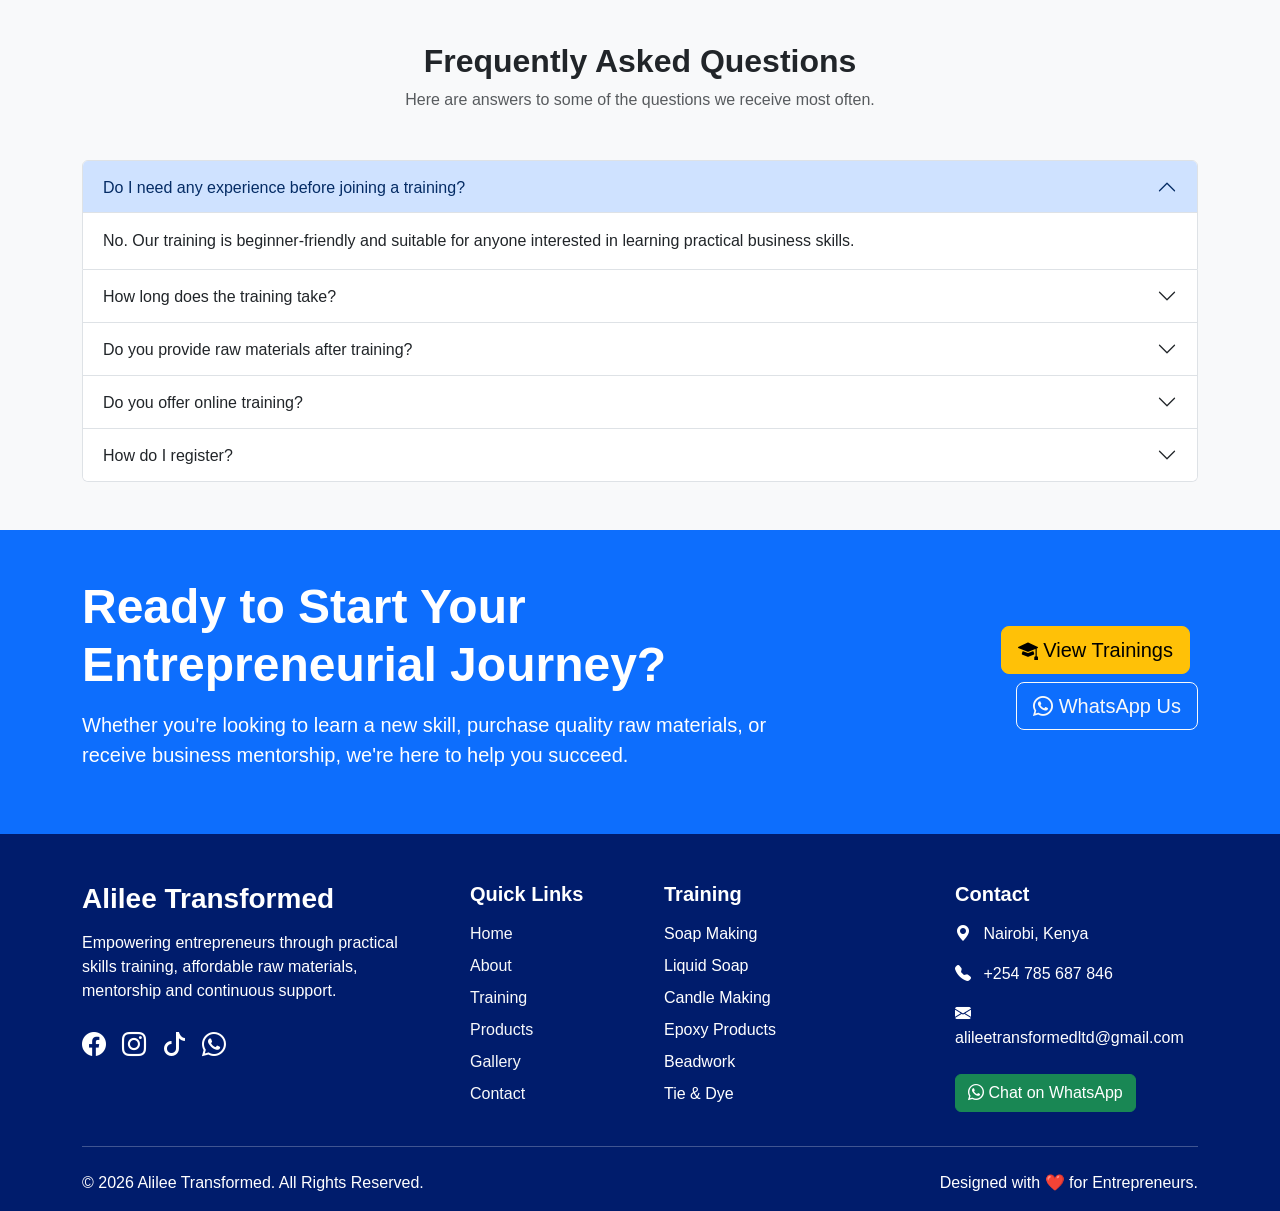
==== commit cc52e400: "final, good one" ====
--- a/index.html
+++ b/index.html
@@ -20,65 +20,8 @@
 <body>
 
     <!-- Navbar goes here -->
-
-        <nav class="navbar navbar-expand-lg navbar-light bg-white shadow-sm sticky-top">
-        <div class="container">
-
-            <a class="navbar-brand" href="#home">
-                <h2 class="fw-bold text-primary mb-0">Alilee</h2>
-                <small class="text-muted">Jiajiri Kwa Kujitengenezea</small>
-            </a>
-
-            <button class="navbar-toggler" type="button" data-bs-toggle="collapse" data-bs-target="#navbarNav">
-                <span class="navbar-toggler-icon"></span>
-            </button>
-
-            <div class="collapse navbar-collapse justify-content-end" id="navbarNav">
-
-<ul class="navbar-nav align-items-lg-center">
-
-    <li class="nav-item">
-        <a class="nav-link" href="index.html#home">Home</a>
-    </li>
-
-    <li class="nav-item">
-        <a class="nav-link" href="index.html#about">About</a>
-    </li>
-
-    <li class="nav-item">
-        <a class="nav-link active" href="training.html">Training Programs</a>
-    </li>
-
-    <li class="nav-item">
-        <a class="nav-link" href="rawmaterials.html">Raw Materials</a>
-    </li>
-
-    <li class="nav-item">
-        <a class="nav-link" href="index.html#gallery">Gallery</a>
-    </li>
-
-    <li class="nav-item">
-        <a class="nav-link" href="index.html#faq">FAQ</a>
-    </li>
-
-    <li class="nav-item">
-        <a class="nav-link" href="#contact">Contact</a>
-    </li>
-
-    <li class="nav-item ms-lg-3 mt-3 mt-lg-0">
-        <a href="https://wa.me/254785687846"
-            target="_blank"
-            class="btn btn-success px-4">
-            <i class="bi bi-whatsapp"></i> WhatsApp
-        </a>
-    </li>
-
-</ul>
-
-            </div>
-
-        </div>
-    </nav>
+    <div id="navbar"></div>
+
 
     <!-- Hero goes here -->
      <section id="home" class="bg-primary text-white py-5">
@@ -725,152 +668,11 @@
 
 
     <!--Footer-->
-    <footer id="contact" class="bg-dark text-white pt-5 pb-3">
-
-        <div class="container">
-
-            <div class="row g-5">
-
-                <div class="col-lg-4">
-
-                    <h3 class="fw-bold">Alilee Transformed</h3>
-
-                    <p class="mt-3">
-                        Empowering entrepreneurs through practical skills training,
-                        affordable raw materials, mentorship and continuous support.
-                    </p>
-
-                    <div class="d-flex gap-3 mt-4">
-
-                        <a href="#" class="text-white fs-4">
-                            <i class="bi bi-facebook"></i>
-                        </a>
-
-                        <a href="#" class="text-white fs-4">
-                            <i class="bi bi-instagram"></i>
-                        </a>
-
-                        <a href="#" class="text-white fs-4">
-                            <i class="bi bi-tiktok"></i>
-                        </a>
-
-                        <a href="https://wa.me/254785687846"
-                            target="_blank"
-                            class="text-white fs-4">
-                            <i class="bi bi-whatsapp"></i>
-                        </a>
-
-                    </div>
-
-                </div>
-
-                <div class="col-lg-2">
-
-                    <h5 class="fw-bold mb-3">Quick Links</h5>
-
-                    <ul class="list-unstyled">
-
-                        <li class="mb-2">
-                            <a href="index.html" class="text-decoration-none text-light">Home</a>
-                        </li>
-
-                        <li class="mb-2">
-                            <a href="about.html" class="text-decoration-none text-light">About</a>
-                        </li>
-
-                        <li class="mb-2">
-                            <a href="training.html" class="text-decoration-none text-light">Training</a>
-                        </li>
-
-                        <li class="mb-2">
-                            <a href="rawmaterials.html" class="text-decoration-none text-light">Products</a>
-                        </li>
-
-                        <li class="mb-2">
-                            <a href="gallery.html" class="text-decoration-none text-light">Gallery</a>
-                        </li>
-
-                        <li>
-                            <a href="contact.html" class="text-decoration-none text-light">Contact</a>
-                        </li>
-
-                    </ul>
-
-                </div>
-
-                <div class="col-lg-3">
-
-                    <h5 class="fw-bold mb-3">Training</h5>
-
-                    <ul class="list-unstyled">
-
-                        <li class="mb-2">Soap Making</li>
-                        <li class="mb-2">Liquid Soap</li>
-                        <li class="mb-2">Candle Making</li>
-                        <li class="mb-2">Epoxy Products</li>
-                        <li class="mb-2">Beadwork</li>
-                        <li class="mb-2">Tie & Dye</li>
-
-                    </ul>
-
-                </div>
-
-                <div class="col-lg-3">
-
-                    <h5 class="fw-bold mb-3">Contact</h5>
-
-                    <p>
-                        <i class="bi bi-geo-alt-fill me-2"></i>
-                        Nairobi, Kenya
-                    </p>
-
-                    <p>
-                        <i class="bi bi-telephone-fill me-2"></i>
-                        +254 785 687 846
-                    </p>
-
-                    <p>
-                        <i class="bi bi-envelope-fill me-2"></i>
-                        info@alileetransformed.co.ke
-                    </p>
-
-                    <a href="https://wa.me/254785687846"
-                        target="_blank"
-                        class="btn btn-success mt-2">
-
-                        <i class="bi bi-whatsapp"></i>
-                        Chat on WhatsApp
-
-                    </a>
-
-                </div>
-
-            </div>
-
-            <hr class="my-4">
-
-            <div class="row">
-
-                <div class="col-md-6">
-                    <p class="mb-0">
-                        © 2026 Alilee Transformed. All Rights Reserved.
-                    </p>
-                </div>
-
-                <div class="col-md-6 text-md-end">
-                    <p class="mb-0">
-                        Designed with ❤️ for Entrepreneurs.
-                    </p>
-                </div>
-
-            </div>
-
-        </div>
-
-    </footer>
-
+    <div id="footer"></div>
+    <script src="js/script.js"></script>
+    <script src="js/include.js"></script>
     <script src="https://cdn.jsdelivr.net/npm/bootstrap@5.3.7/dist/js/bootstrap.bundle.min.js"></script>
-    <script src="js/script.js"></script>
+
 
 </body>
 
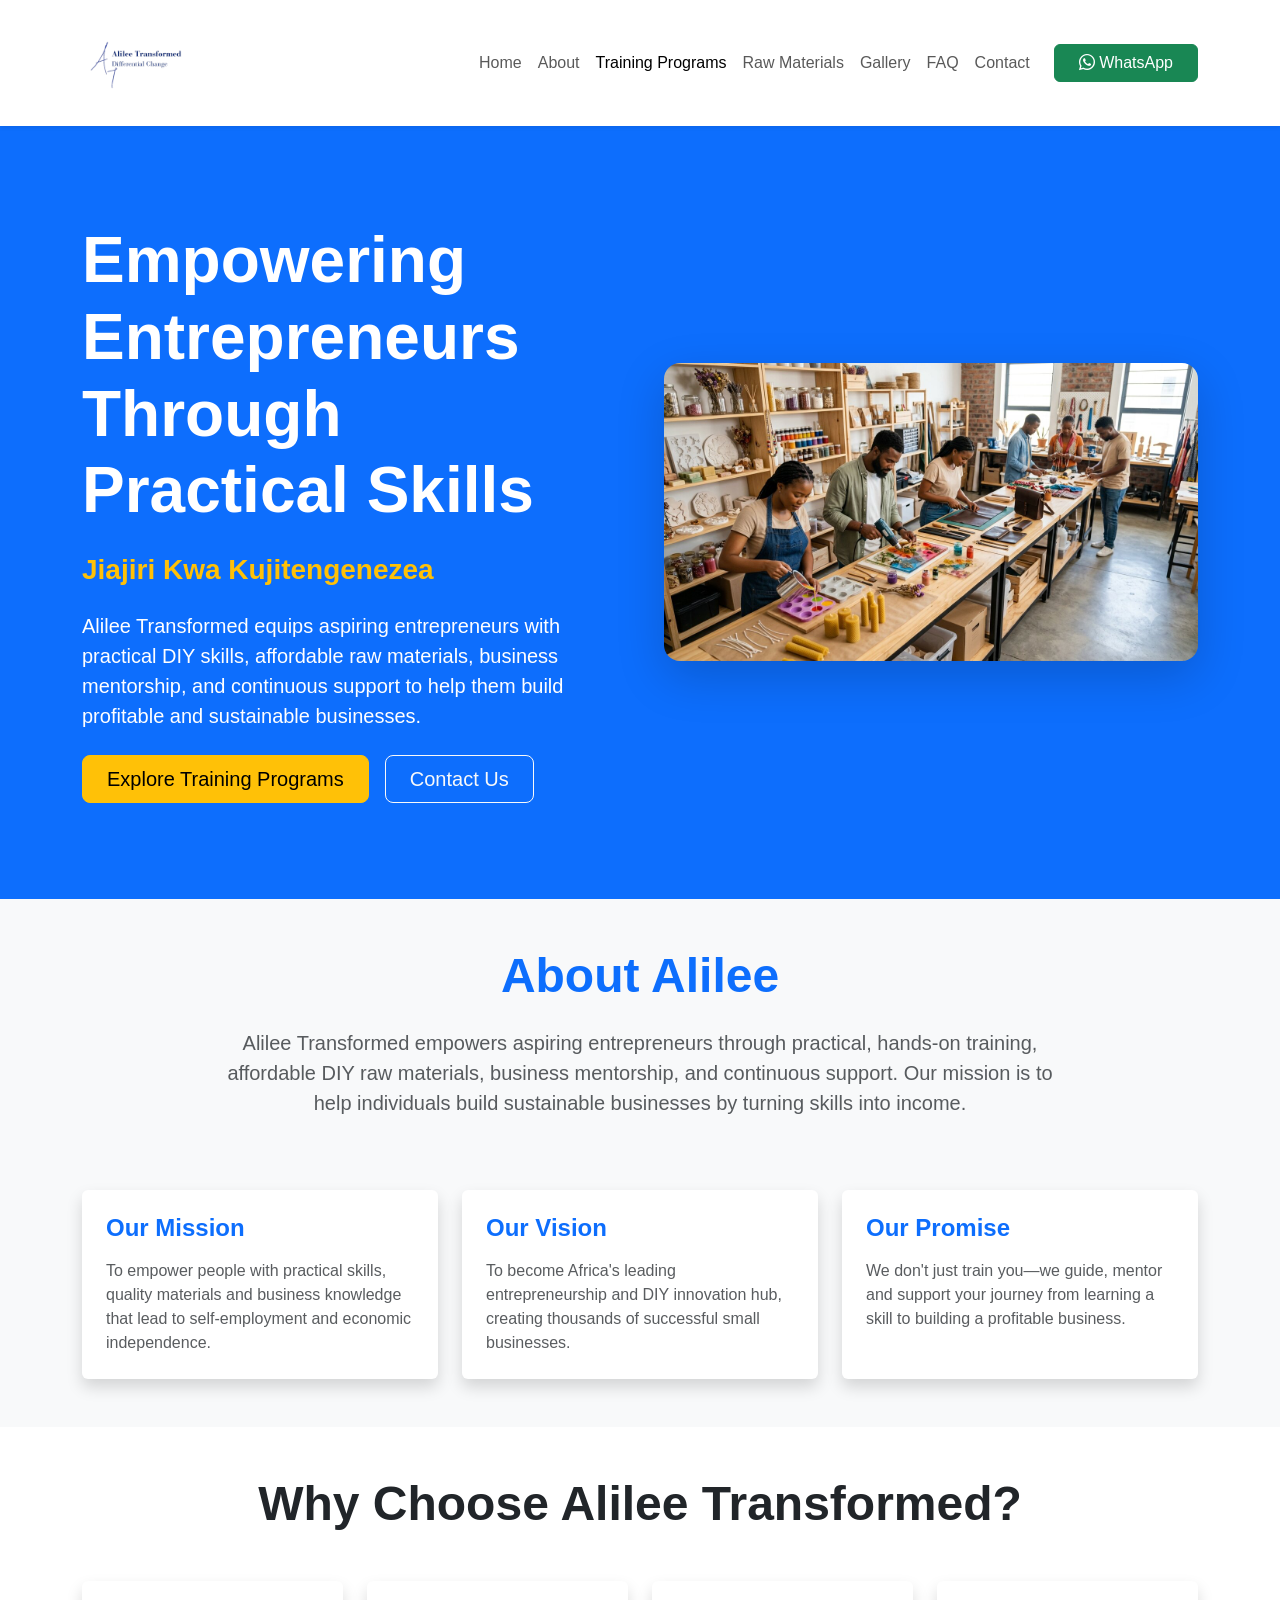
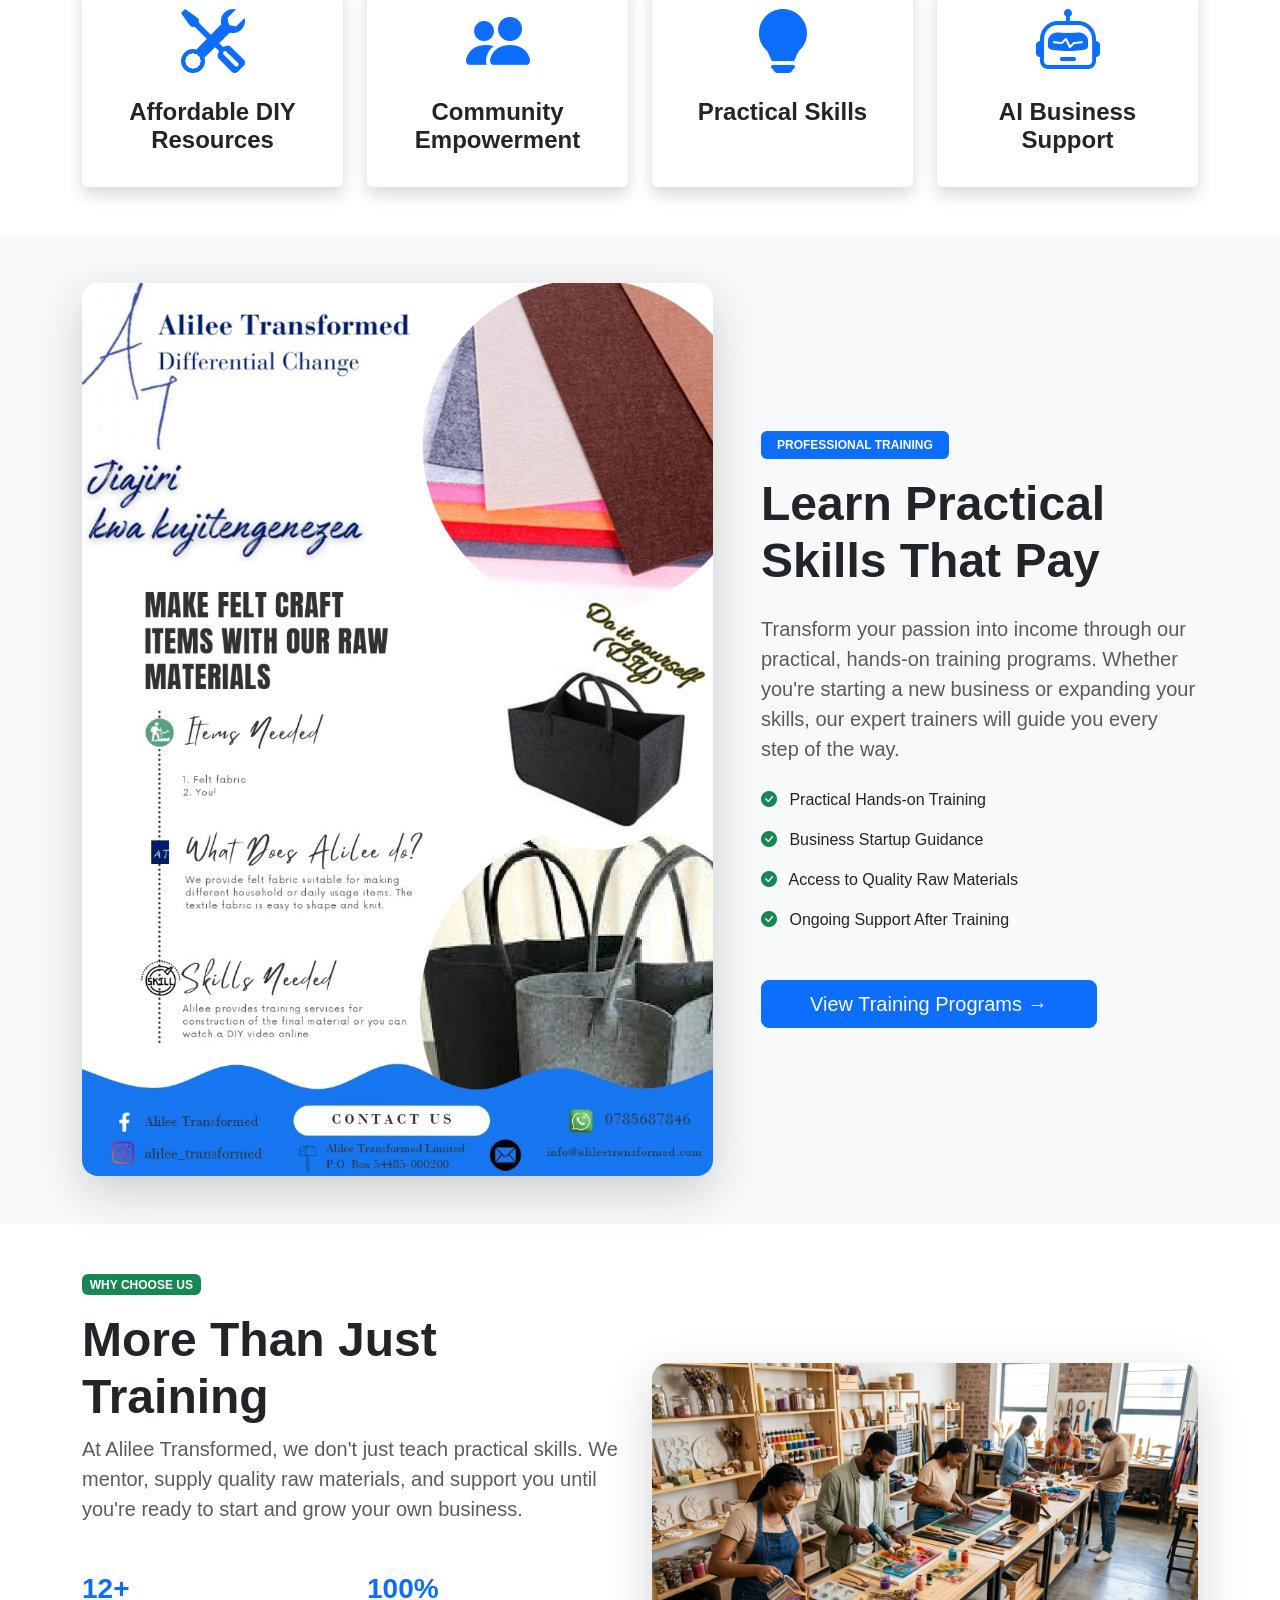
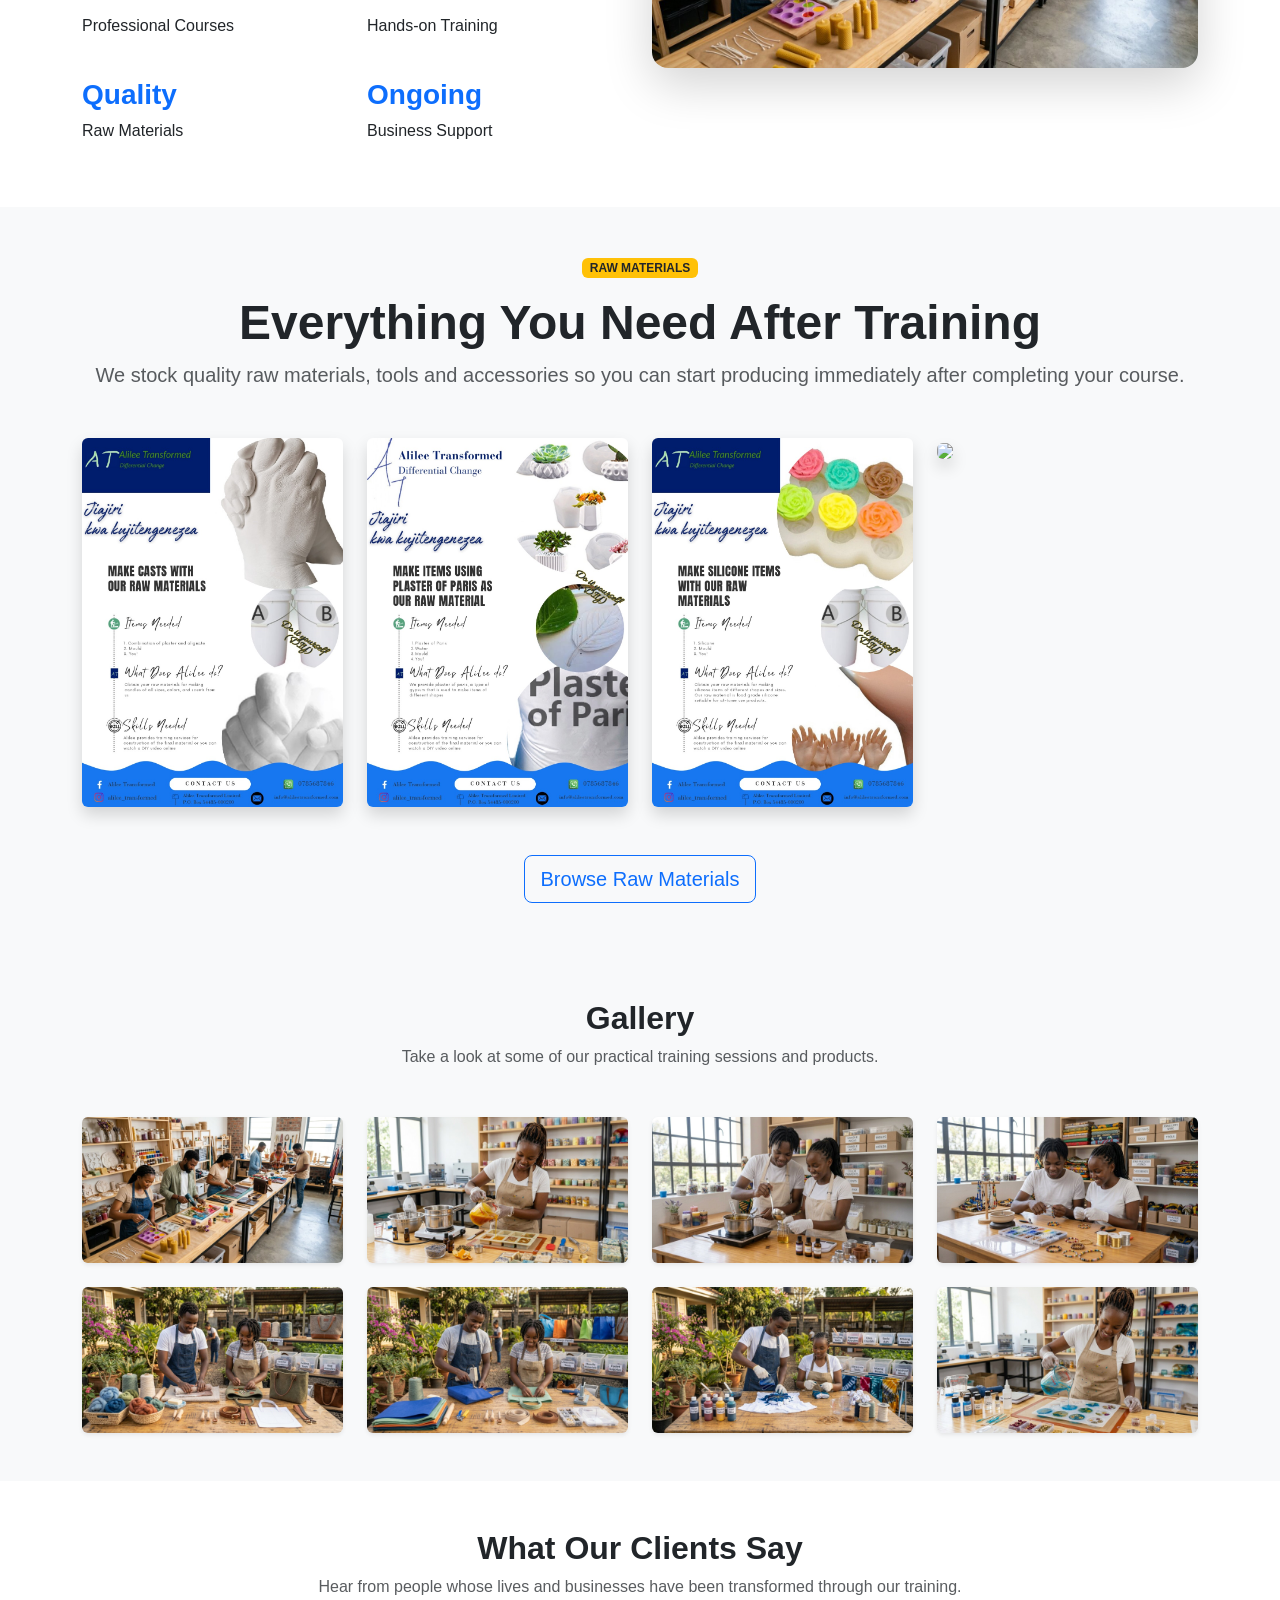
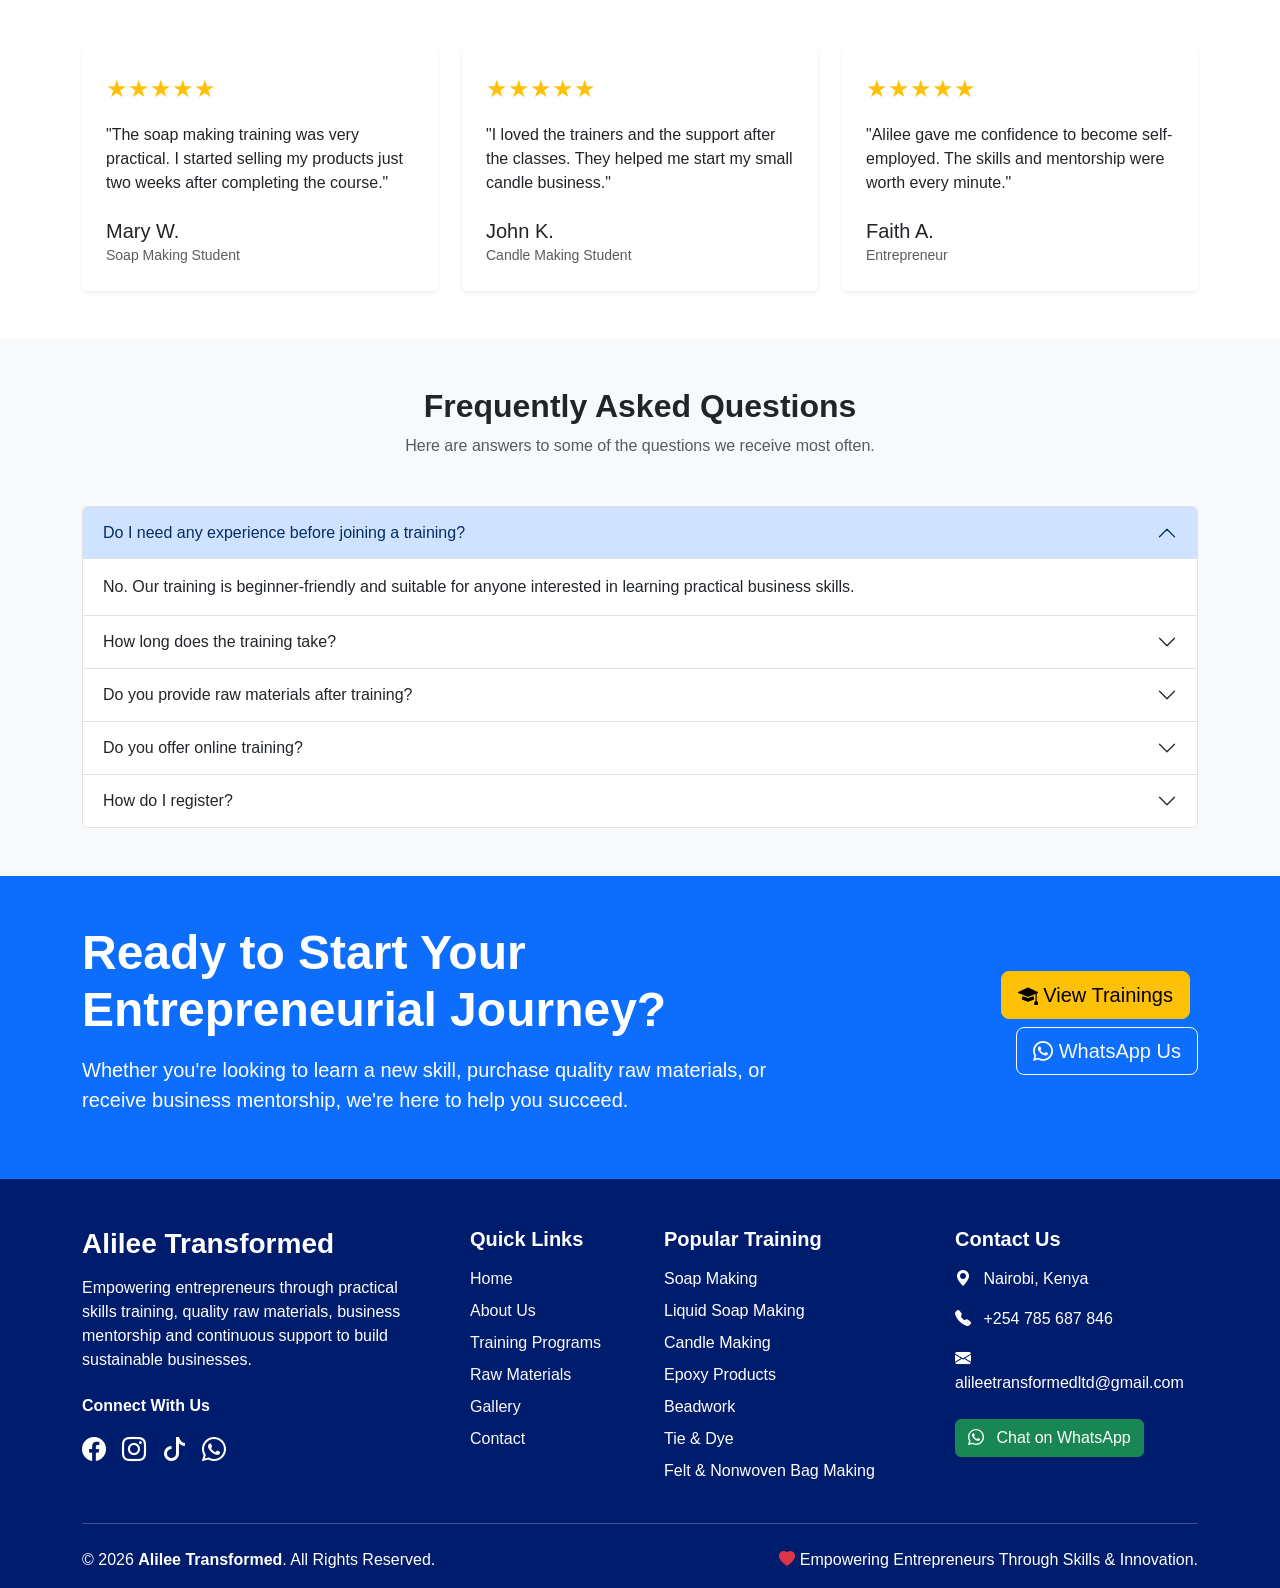
==== commit 23ad5b43: "improve" ====
--- a/index.html
+++ b/index.html
@@ -6,6 +6,11 @@
     <meta name="viewport" content="width=device-width, initial-scale=1.0">
 
     <title>Alilee Transformed</title>
+    <!-- Favicon -->
+<link rel="icon" type="image/png" href="images/Alilee-Official-Logo.png">
+
+<!-- Apple Devices -->
+<link rel="apple-touch-icon" href="images/Alilee-Official-Logo.png">
 
     <!-- Bootstrap -->
     <link href="https://cdn.jsdelivr.net/npm/bootstrap@5.3.7/dist/css/bootstrap.min.css" rel="stylesheet">
@@ -388,15 +393,15 @@
         <div class="row g-4">
 
             <div class="col-md-6 col-lg-3">
-                <img src="images/casts-flier.jpg" class="img-fluid rounded shadow">
-            </div>
-
-            <div class="col-md-6 col-lg-3">
-                <img src="images/plaster-items-flier.jpg" class="img-fluid rounded shadow">
-            </div>
-
-            <div class="col-md-6 col-lg-3">
-                <img src="images/silicon-items-flier.jpg" class="img-fluid rounded shadow">
+                <img src="images/casts-flier.jpeg" class="img-fluid rounded shadow">
+            </div>
+
+            <div class="col-md-6 col-lg-3">
+                <img src="images/plaster-items-flier.jpeg" class="img-fluid rounded shadow">
+            </div>
+
+            <div class="col-md-6 col-lg-3">
+                <img src="images/silicon-items-flier.jpeg" class="img-fluid rounded shadow">
             </div>
 
             <div class="col-md-6 col-lg-3">
--- a/css/style.css
+++ b/css/style.css
@@ -15,4 +15,21 @@
 
 img{
     max-width:100%;
+}
+/* Footer */
+
+footer a {
+    transition: all 0.3s ease;
+}
+
+footer a:hover {
+    color: #FFC107 !important;
+    text-decoration: none;
+}
+
+footer .bi-facebook:hover,
+footer .bi-instagram:hover,
+footer .bi-tiktok:hover,
+footer .bi-whatsapp:hover {
+    transform: translateY(-4px);
 }
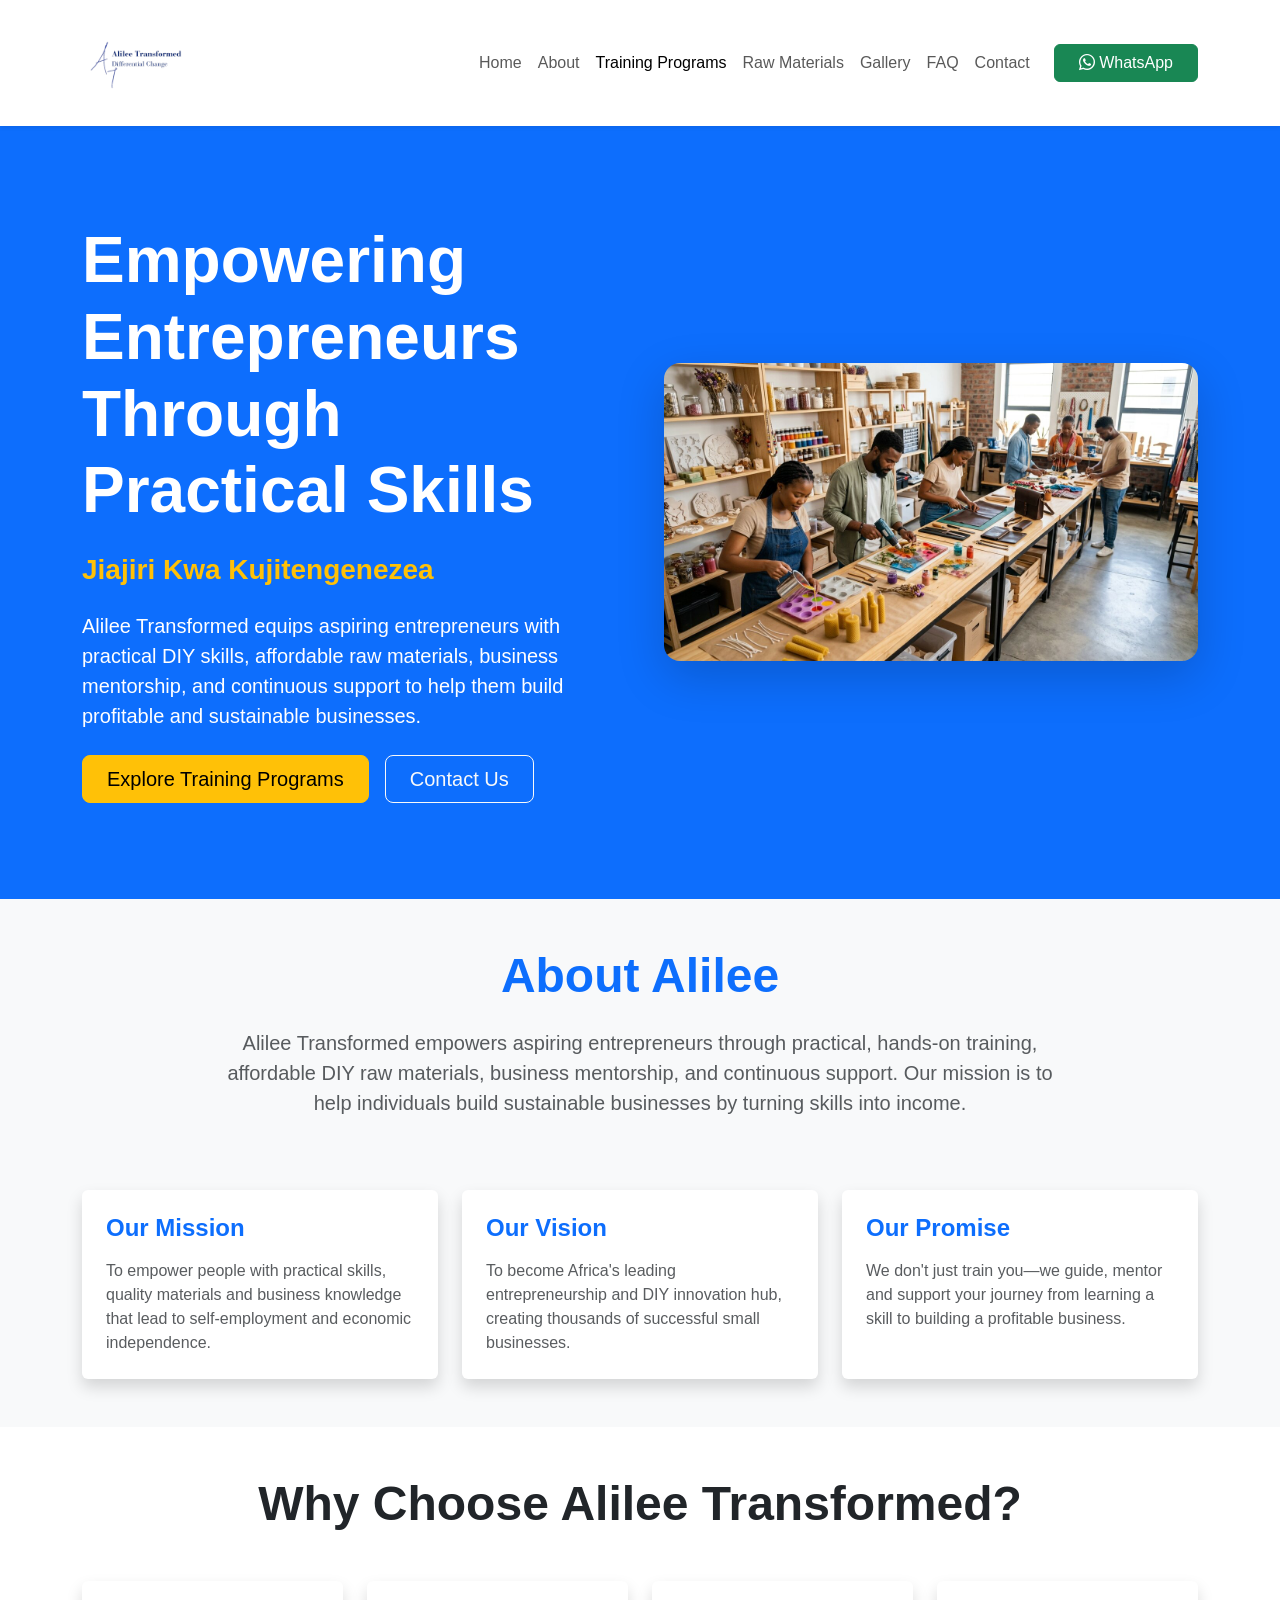
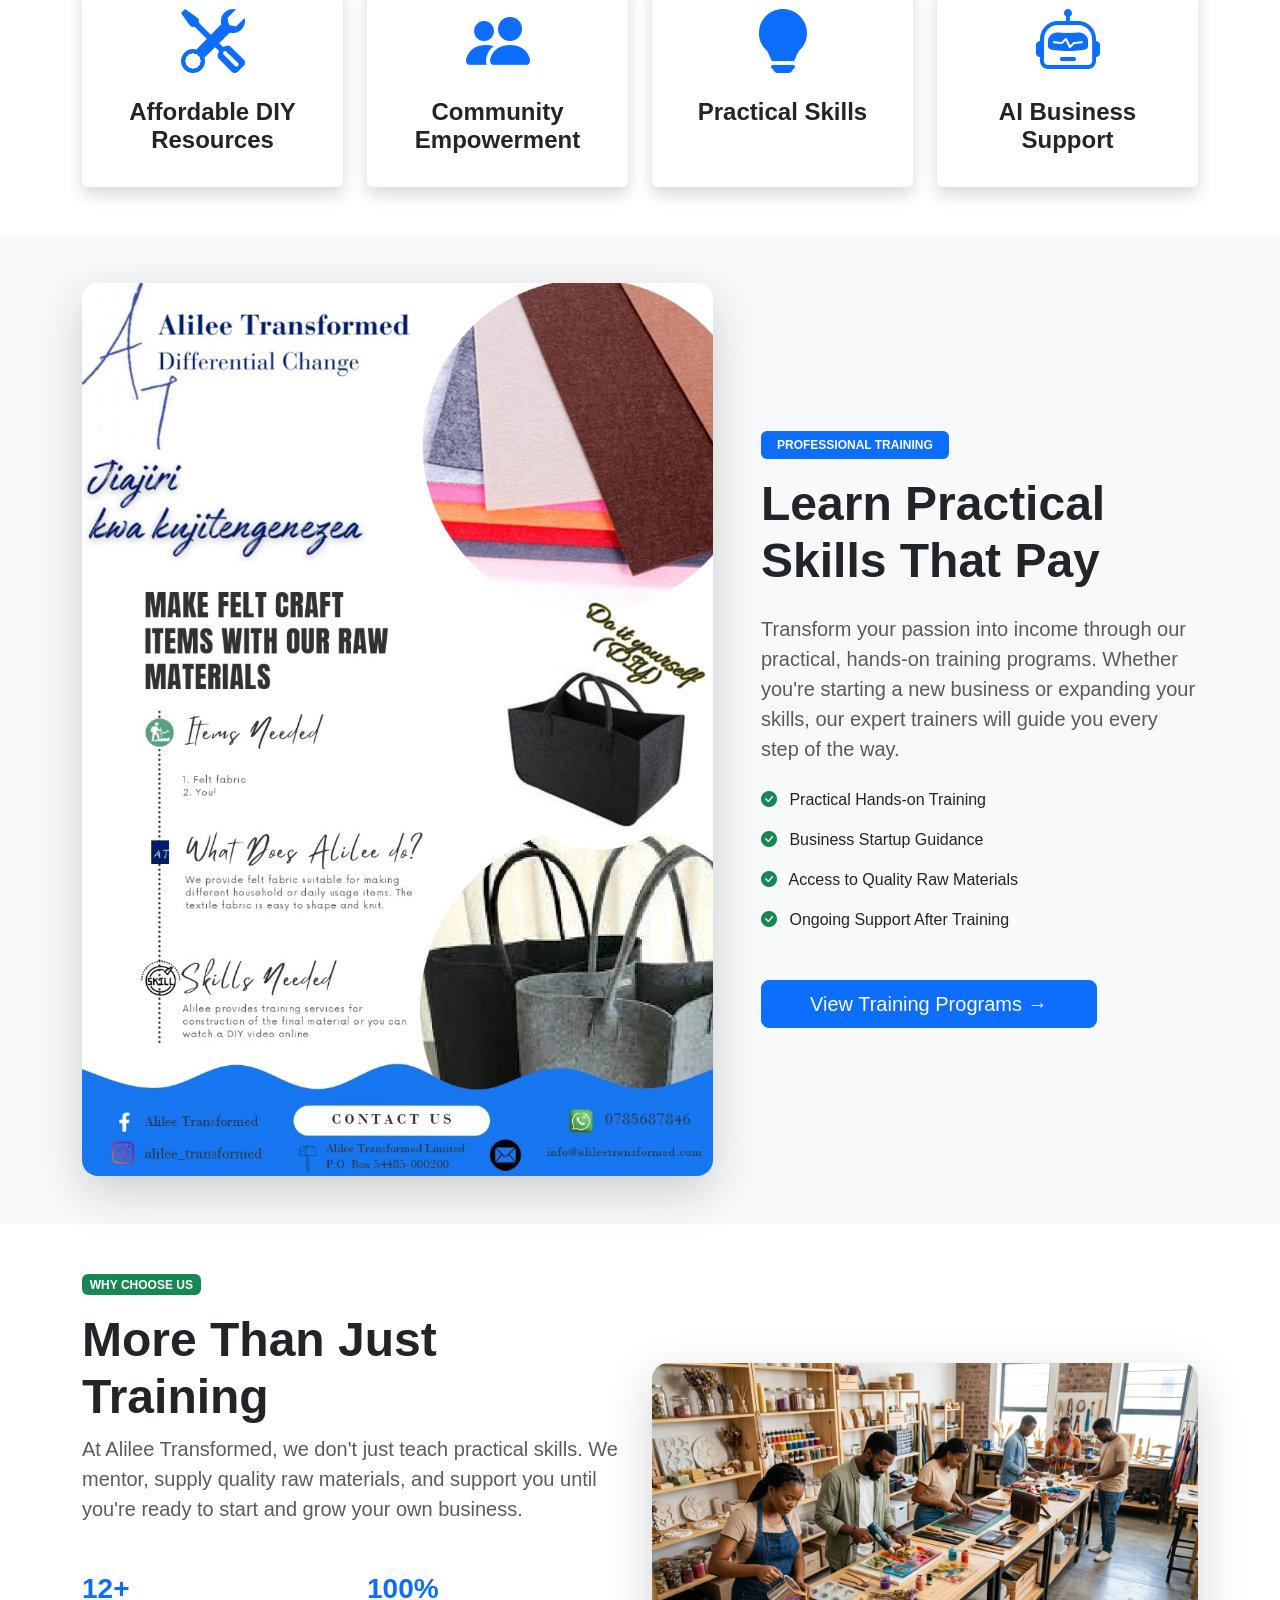
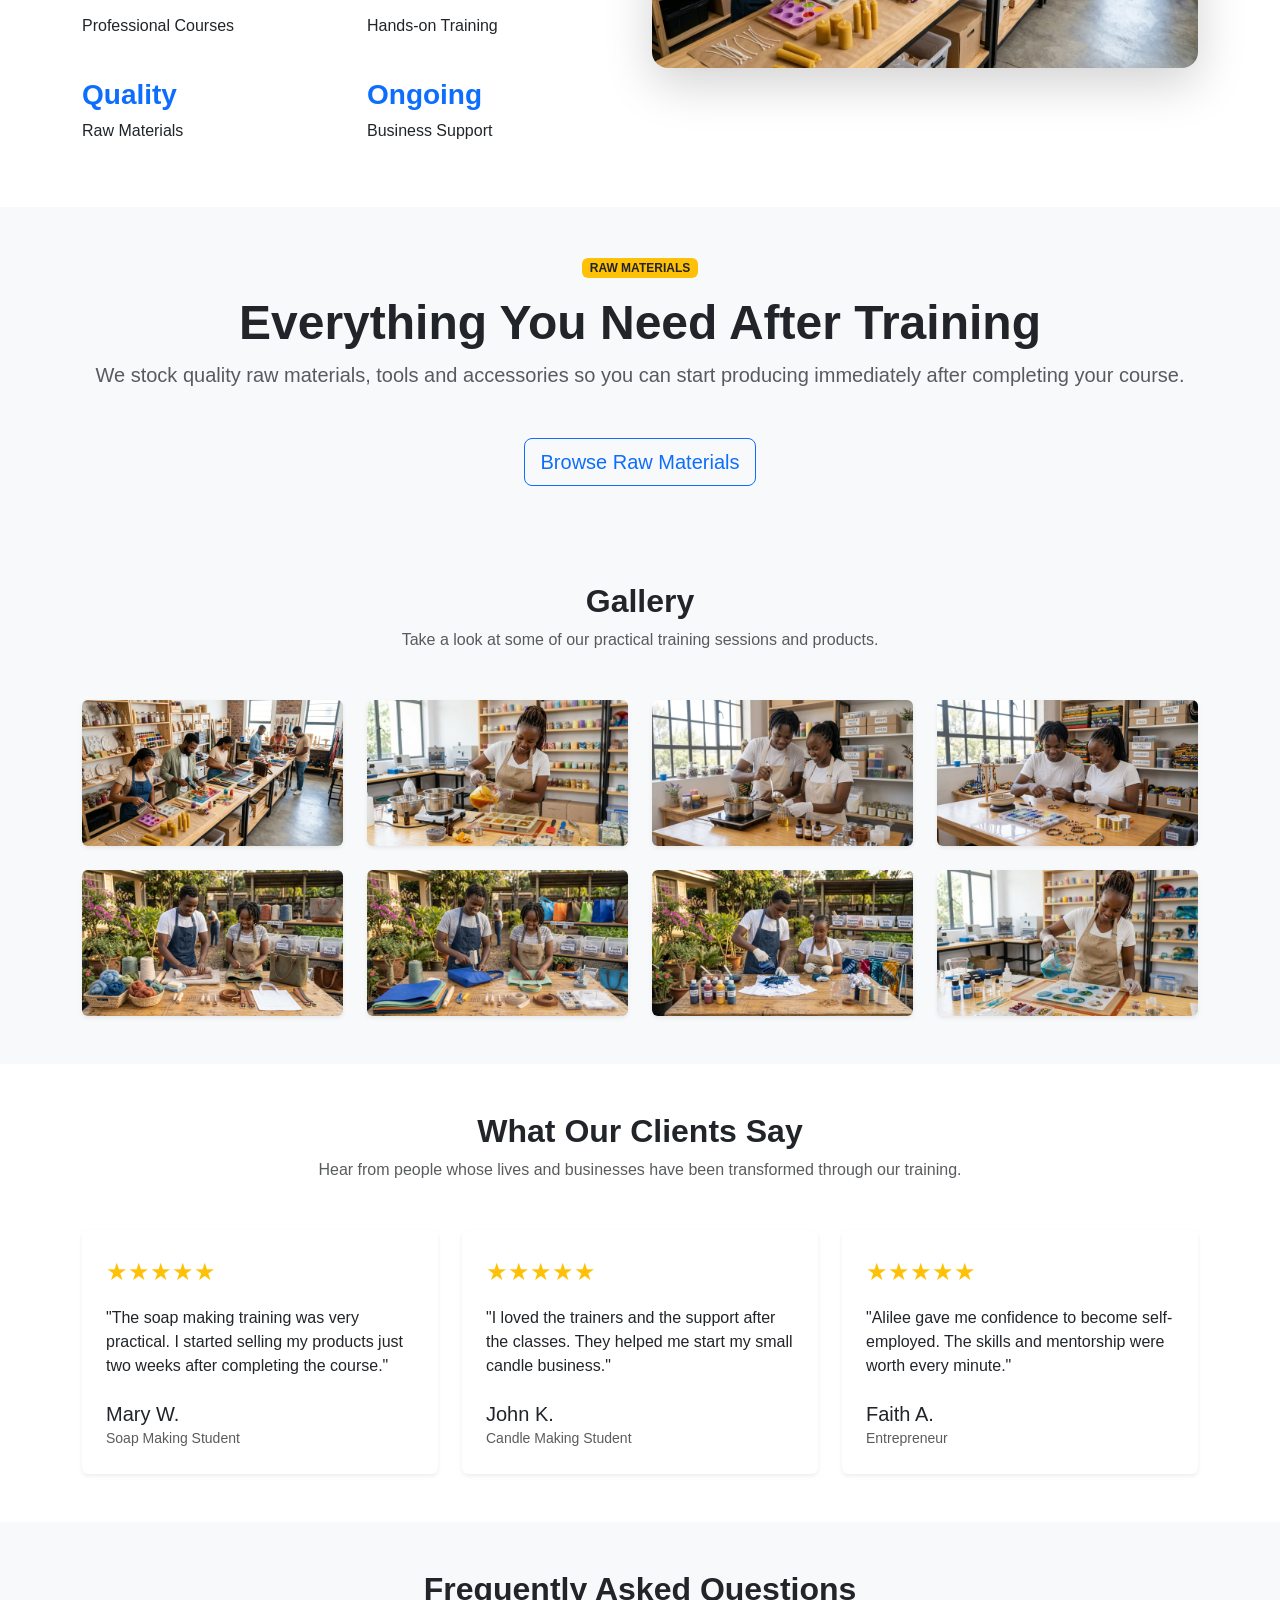
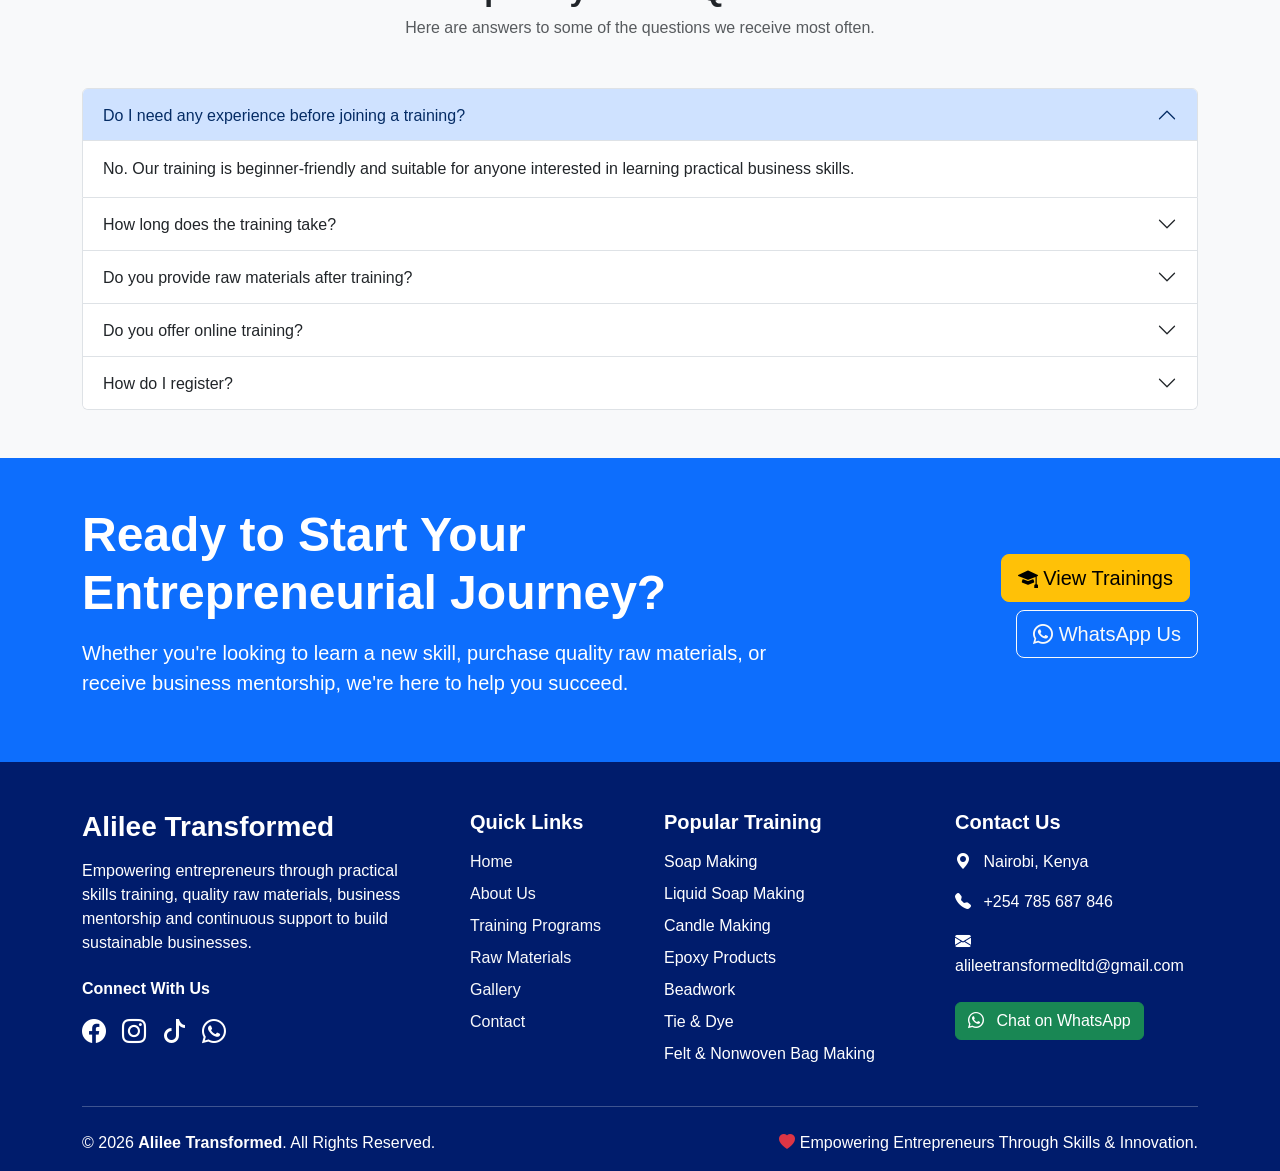
==== commit b8e28460: "yes" ====
--- a/index.html
+++ b/index.html
@@ -390,25 +390,7 @@
 
         </div>
 
-        <div class="row g-4">
-
-            <div class="col-md-6 col-lg-3">
-                <img src="images/casts-flier.jpeg" class="img-fluid rounded shadow">
-            </div>
-
-            <div class="col-md-6 col-lg-3">
-                <img src="images/plaster-items-flier.jpeg" class="img-fluid rounded shadow">
-            </div>
-
-            <div class="col-md-6 col-lg-3">
-                <img src="images/silicon-items-flier.jpeg" class="img-fluid rounded shadow">
-            </div>
-
-            <div class="col-md-6 col-lg-3">
-                <img src="images/brushes-flier.jpg" class="img-fluid rounded shadow">
-            </div>
-
-        </div>
+
 
         <div class="text-center mt-5">
 
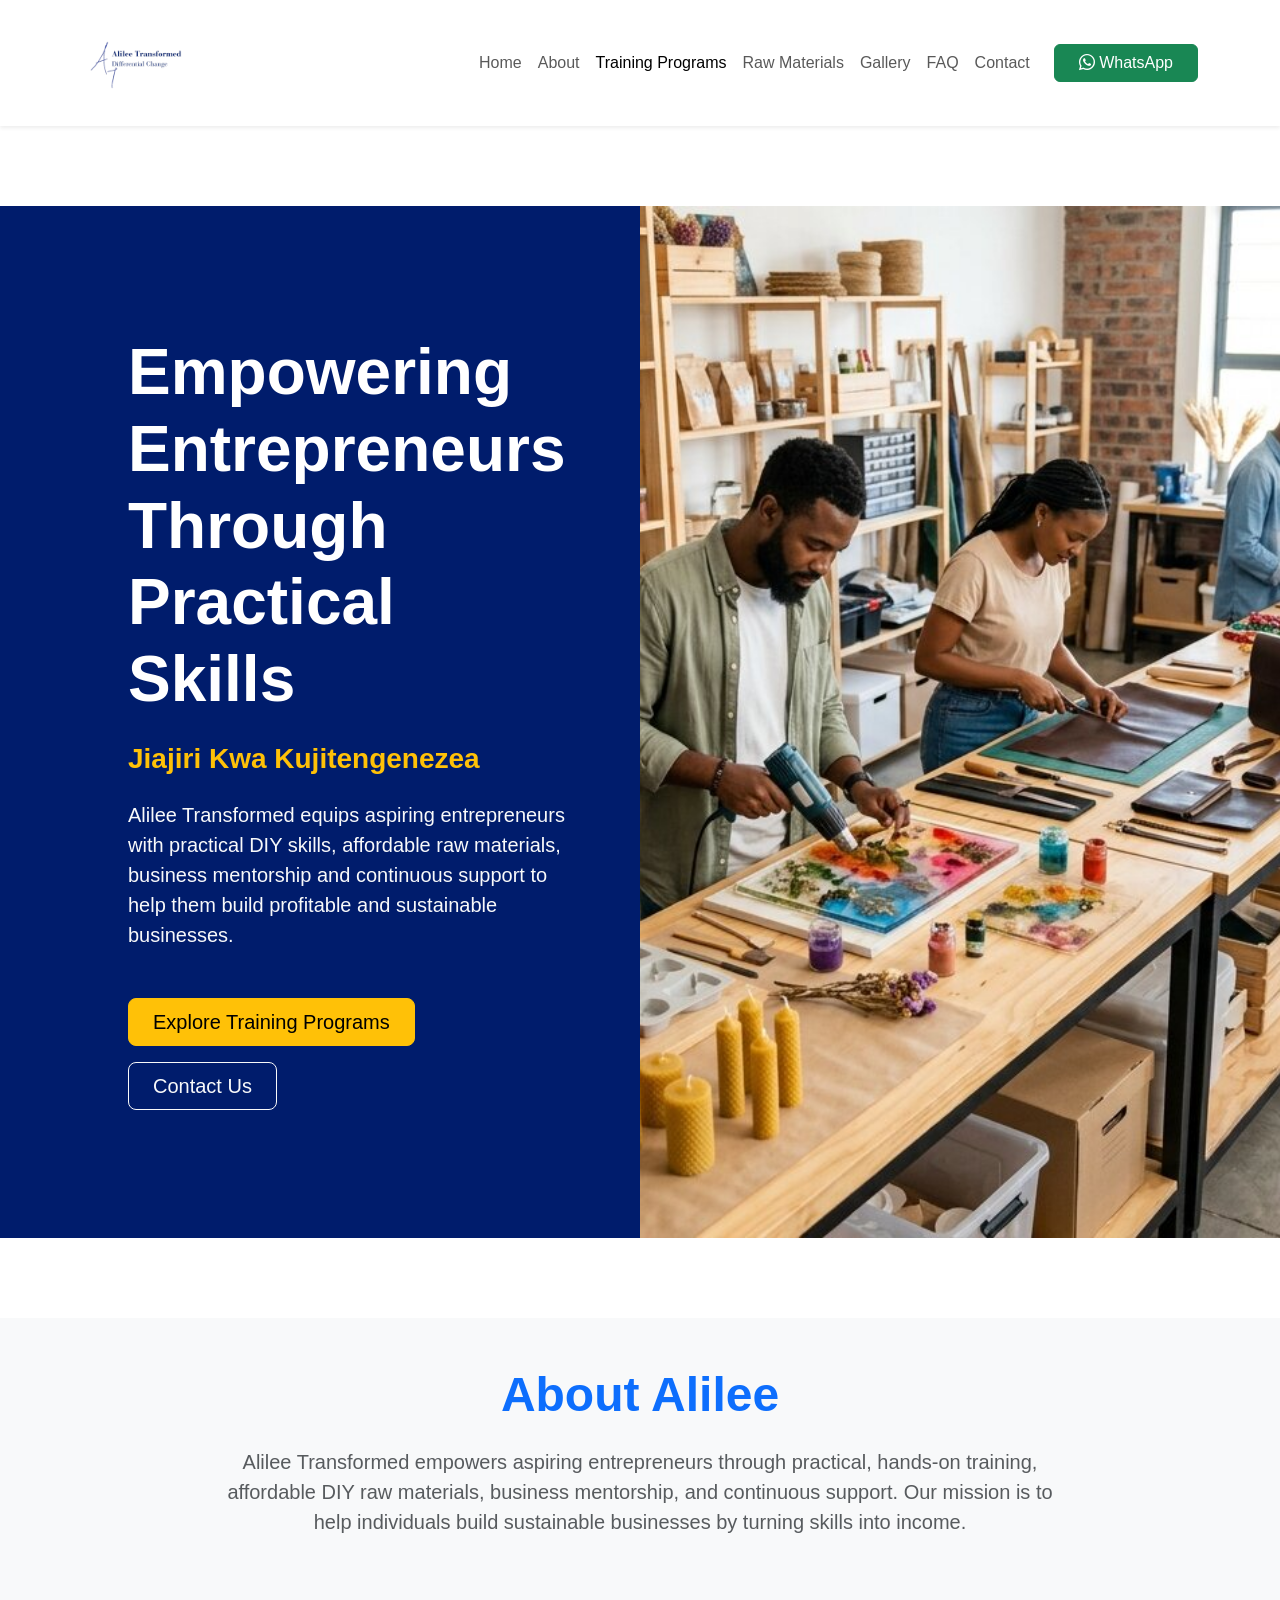
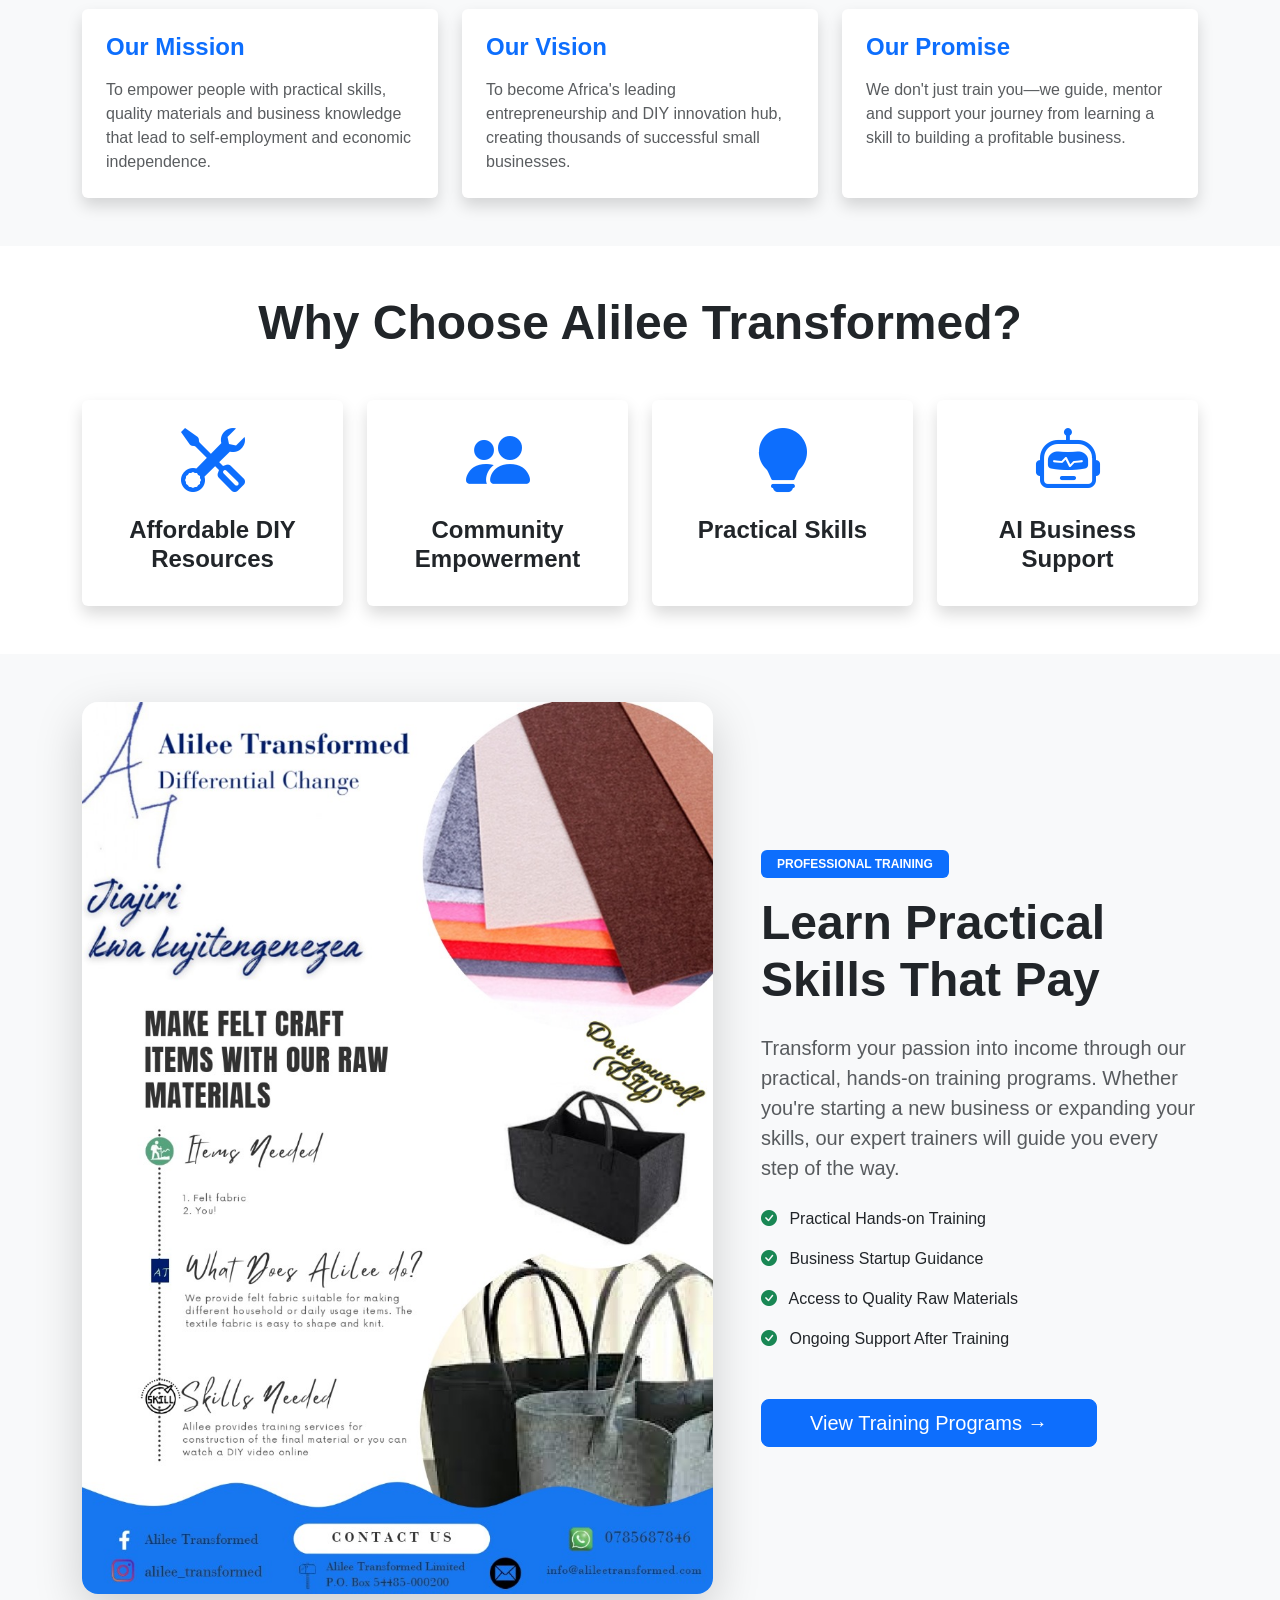
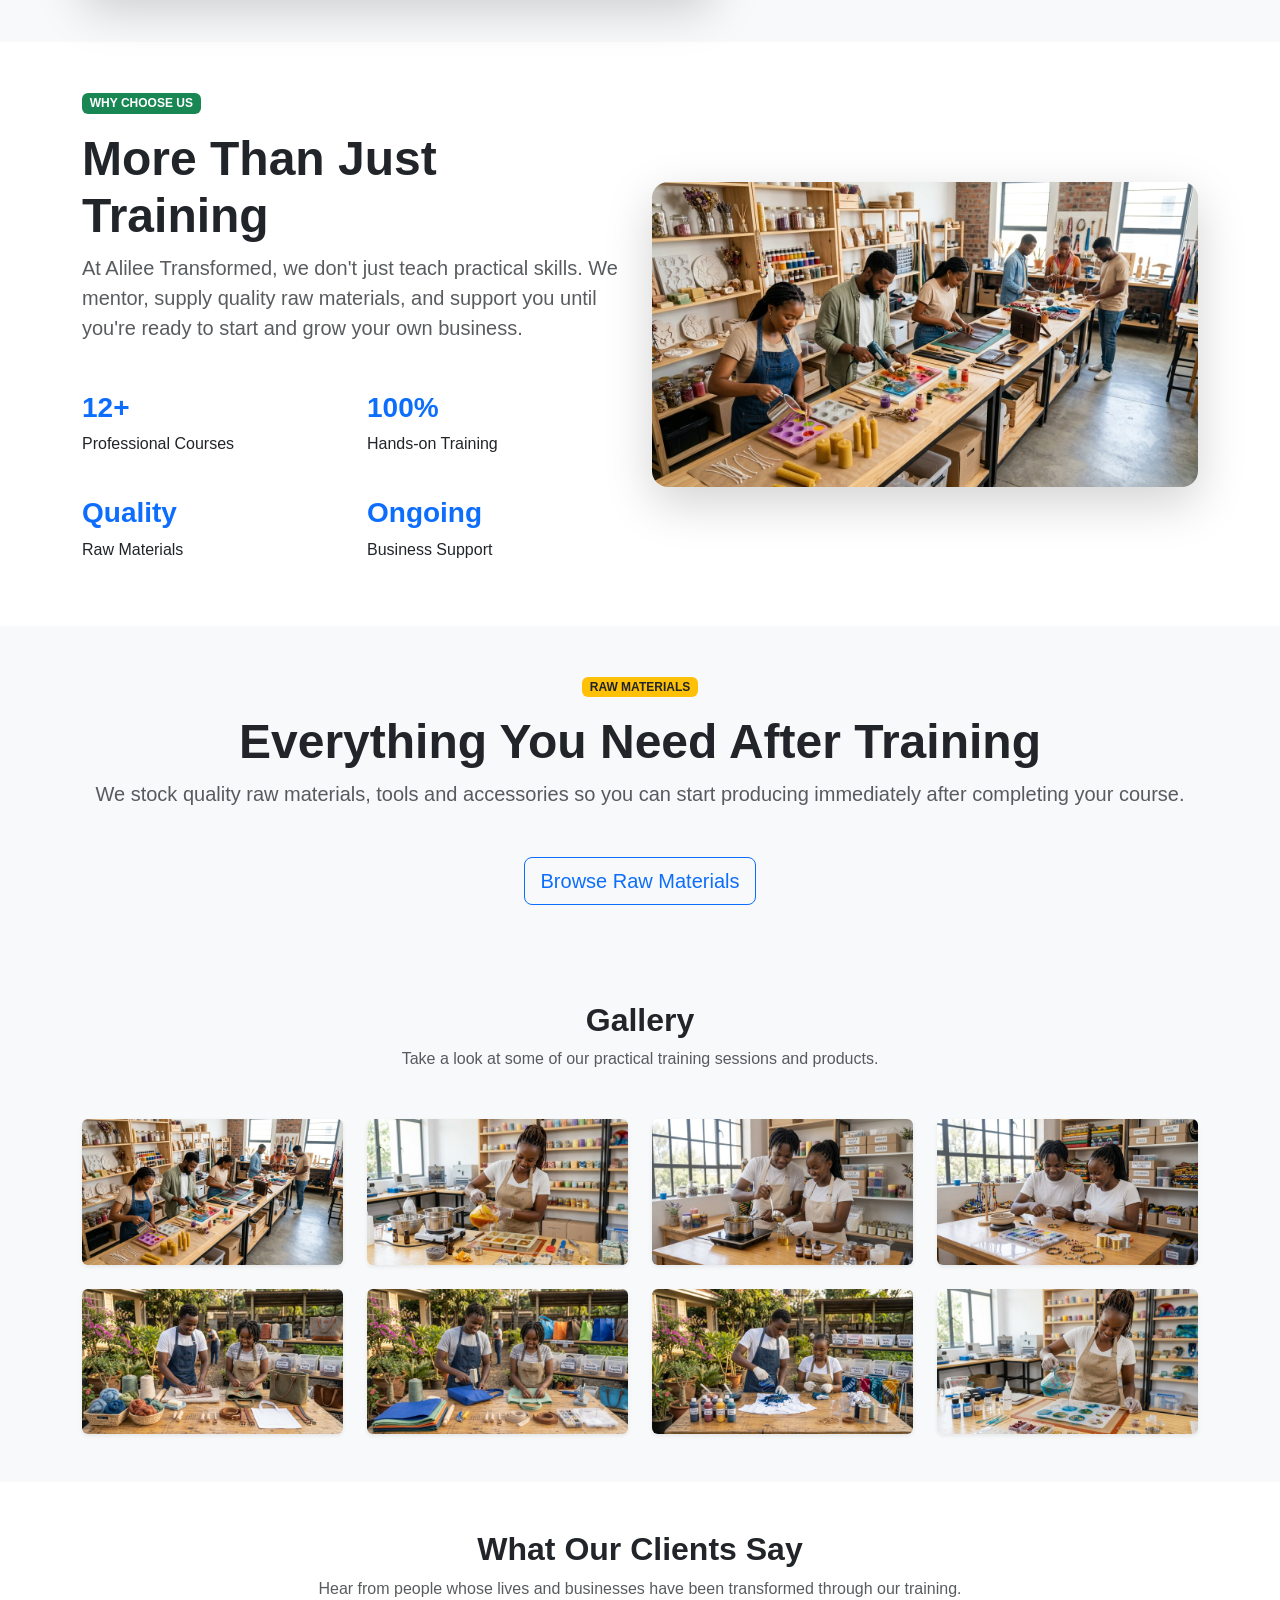
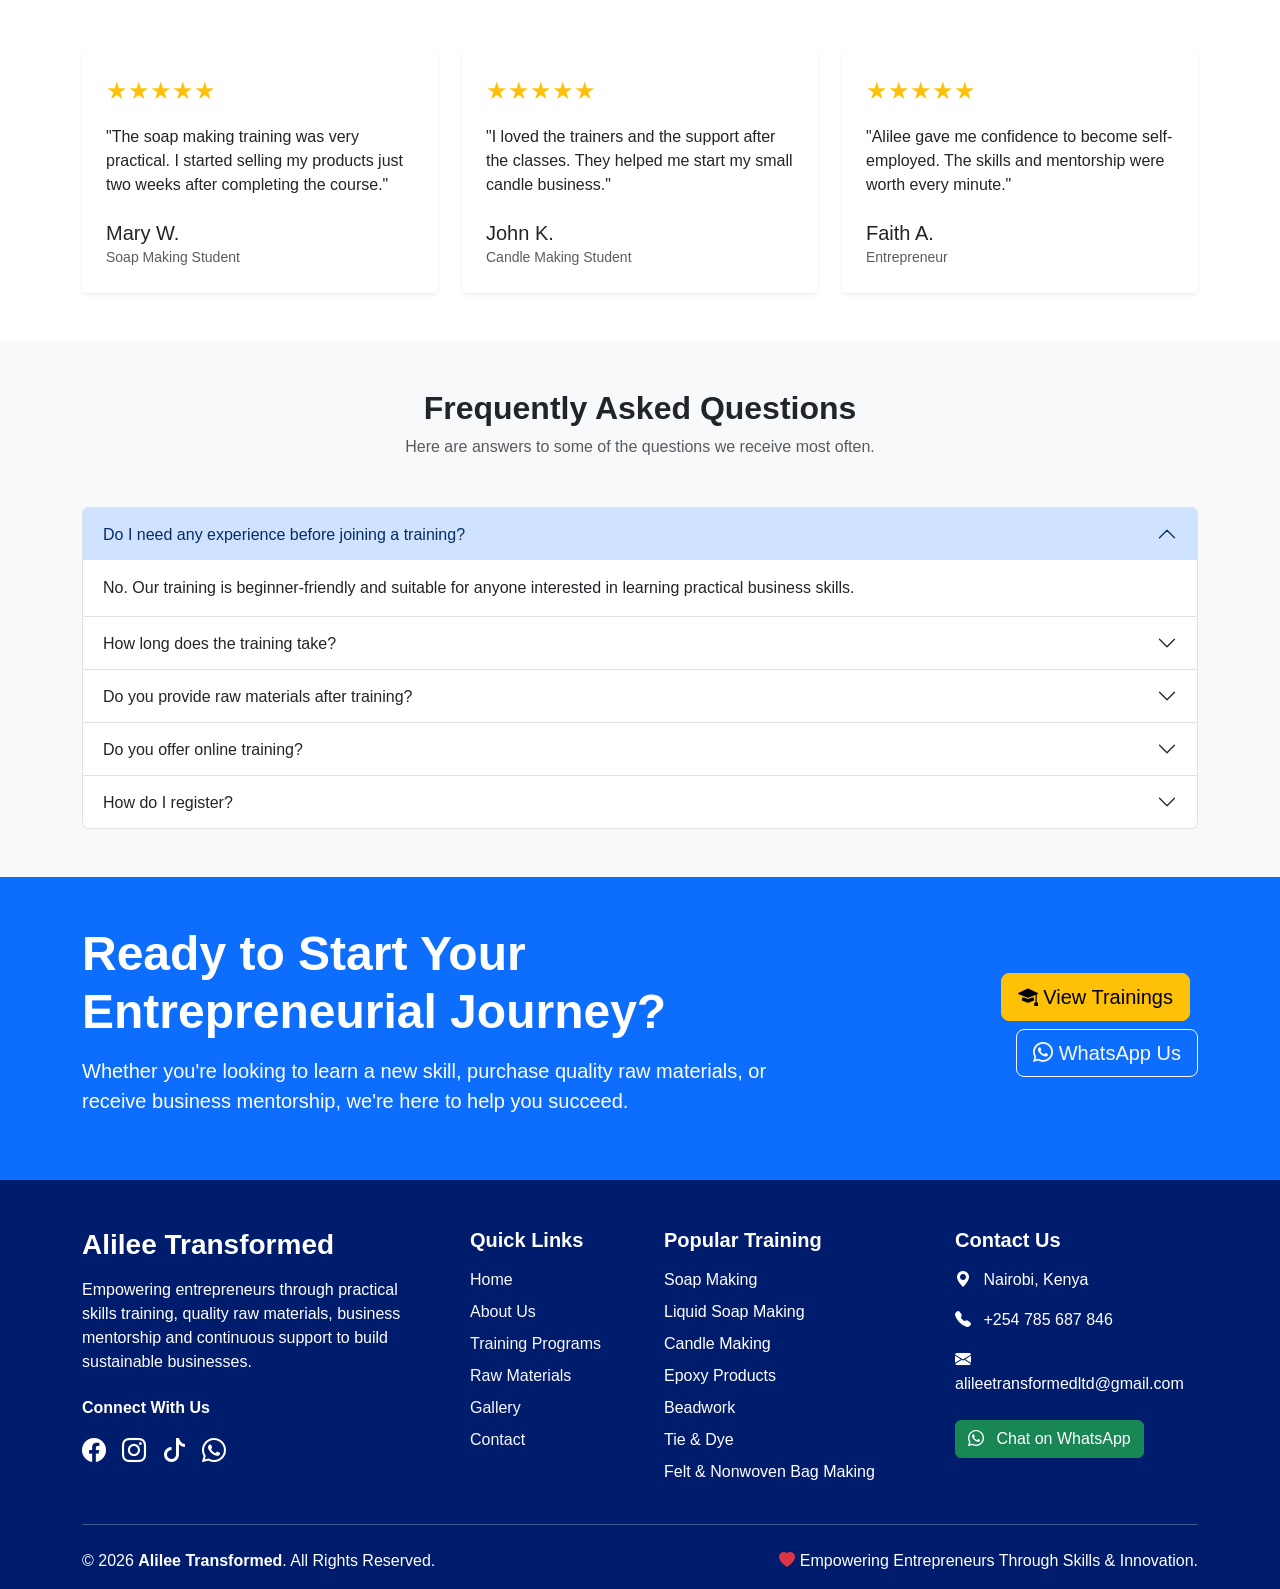
==== commit 23e9b65b: "better" ====
--- a/index.html
+++ b/index.html
@@ -28,56 +28,76 @@
     <div id="navbar"></div>
 
 
-    <!-- Hero goes here -->
-     <section id="home" class="bg-primary text-white py-5">
-    <div class="container py-5">
-
-        <div class="row align-items-center g-5">
-
-            <div class="col-lg-6">
-
-                <h1 class="display-3 fw-bold">
-                    Empowering Entrepreneurs Through Practical Skills
-                </h1>
-
-                <h3 class="text-warning fw-bold mt-4">
-                    Jiajiri Kwa Kujitengenezea
-                </h3>
-
-                <p class="lead mt-4">
-                    Alilee Transformed equips aspiring entrepreneurs with practical DIY
-                    skills, affordable raw materials, business mentorship, and continuous
-                    support to help them build profitable and sustainable businesses.
-                </p>
-
-                <div class="d-flex flex-wrap gap-3 mt-4">
-
-                    <a href="training.html"
-                        class="btn btn-warning btn-lg px-4">
-                        Explore Training Programs
-                    </a>
-
-                    <a href="https://wa.me/254785687846"
-                        target="_blank"
-                        class="btn btn-outline-light btn-lg px-4">
-                        Contact Us
-                    </a>
-
-                </div>
-
-            </div>
-
-            <div class="col-lg-6 text-center">
+  <section id="home">
+
+    <div class="container-fluid p-0">
+
+        <div class="row g-0 align-items-stretch">
+
+            <!-- LEFT -->
+
+            <div class="col-lg-6 hero-left hero-content">
+
+                <div class="p-5 p-lg-5">
+
+                    <h1 class="display-3 fw-bold text-white">
+
+                        Empowering Entrepreneurs Through Practical Skills
+
+                    </h1>
+
+                    <h3 class="text-warning fw-bold mt-4">
+
+                        Jiajiri Kwa Kujitengenezea
+
+                    </h3>
+
+                    <p class="lead text-light mt-4">
+
+                        Alilee Transformed equips aspiring entrepreneurs with
+                        practical DIY skills, affordable raw materials,
+                        business mentorship and continuous support to help
+                        them build profitable and sustainable businesses.
+
+                    </p>
+
+                    <div class="d-flex flex-wrap gap-3 mt-5">
+
+                        <a href="training.html"
+                           class="btn btn-warning btn-lg px-4">
+
+                            Explore Training Programs
+
+                        </a>
+
+                        <a href="https://wa.me/254785687846"
+                           target="_blank"
+                           class="btn btn-outline-light btn-lg px-4">
+
+                            Contact Us
+
+                        </a>
+
+                    </div>
+
+                </div>
+
+            </div>
+
+            <!-- RIGHT -->
+
+            <div class="col-lg-6 hero-right hero-image">
 
                 <img src="images/training-room.jpg"
-                    class="img-fluid rounded-4 shadow-lg"
-                    alt="Alilee Training">
-
-            </div>
-
-        </div>
-
-    </div>
+                     class="img-fluid w-100"
+                     alt="Training Room">
+
+            </div>
+
+        </div>
+
+    </div>
+
 </section>
 
     <!-- About goes here -->
@@ -660,7 +680,59 @@
     <script src="js/include.js"></script>
     <script src="https://cdn.jsdelivr.net/npm/bootstrap@5.3.7/dist/js/bootstrap.bundle.min.js"></script>
 
-
+<!-- Scroll Button -->
+<button id="scrollBtn" class="btn btn-primary rounded-circle shadow">
+    <i id="scrollIcon" class="bi bi-arrow-up"></i>
+</button>
+
+<script>
+const scrollBtn = document.getElementById("scrollBtn");
+const scrollIcon = document.getElementById("scrollIcon");
+
+window.addEventListener("scroll", function () {
+
+    if (window.scrollY > 300) {
+        scrollBtn.style.display = "block";
+    } else {
+        scrollBtn.style.display = "none";
+    }
+
+    const nearBottom =
+        window.innerHeight + window.scrollY >=
+        document.body.offsetHeight - 50;
+
+    if (nearBottom) {
+        scrollIcon.className = "bi bi-arrow-up";
+    } else {
+        scrollIcon.className = "bi bi-arrow-down";
+    }
+
+});
+
+scrollBtn.addEventListener("click", function () {
+
+    const nearBottom =
+        window.innerHeight + window.scrollY >=
+        document.body.offsetHeight - 50;
+
+    if (nearBottom) {
+
+        window.scrollTo({
+            top: 0,
+            behavior: "smooth"
+        });
+
+    } else {
+
+        window.scrollTo({
+            top: document.body.scrollHeight,
+            behavior: "smooth"
+        });
+
+    }
+
+});
+</script>
 </body>
 
 </html>
--- a/css/style.css
+++ b/css/style.css
@@ -32,4 +32,56 @@
 footer .bi-tiktok:hover,
 footer .bi-whatsapp:hover {
     transform: translateY(-4px);
+}
+
+/* Scroll Button */
+
+#scrollBtn {
+    position: fixed;
+    bottom: 25px;
+    right: 25px;
+    width: 55px;
+    height: 55px;
+    border: none;
+    border-radius: 50%;
+    display: none;
+    z-index: 9999;
+    background: #001C6C;
+    color: #fff;
+    font-size: 22px;
+    transition: all 0.3s ease;
+}
+
+#scrollBtn:hover {
+    background: #0033cc;
+    transform: translateY(-4px);
+}
+/* Hero Animations */
+.hero-left {
+    background: #001C6C;
+    min-height: 650px;
+    display: flex;
+    align-items: center;
+    padding: 80px;
+}
+
+.hero-right {
+    background: #ffffff;
+    min-height: 650px;
+    display: flex;
+    align-items: stretch;
+}
+
+.hero-right img {
+    width: 100%;
+    height: 100%;
+    object-fit: cover;
+}
+
+.hero-content {
+    animation: slideLeft 1s ease;
+}
+
+.hero-image {
+    animation: slideRight 1s ease;
 }
